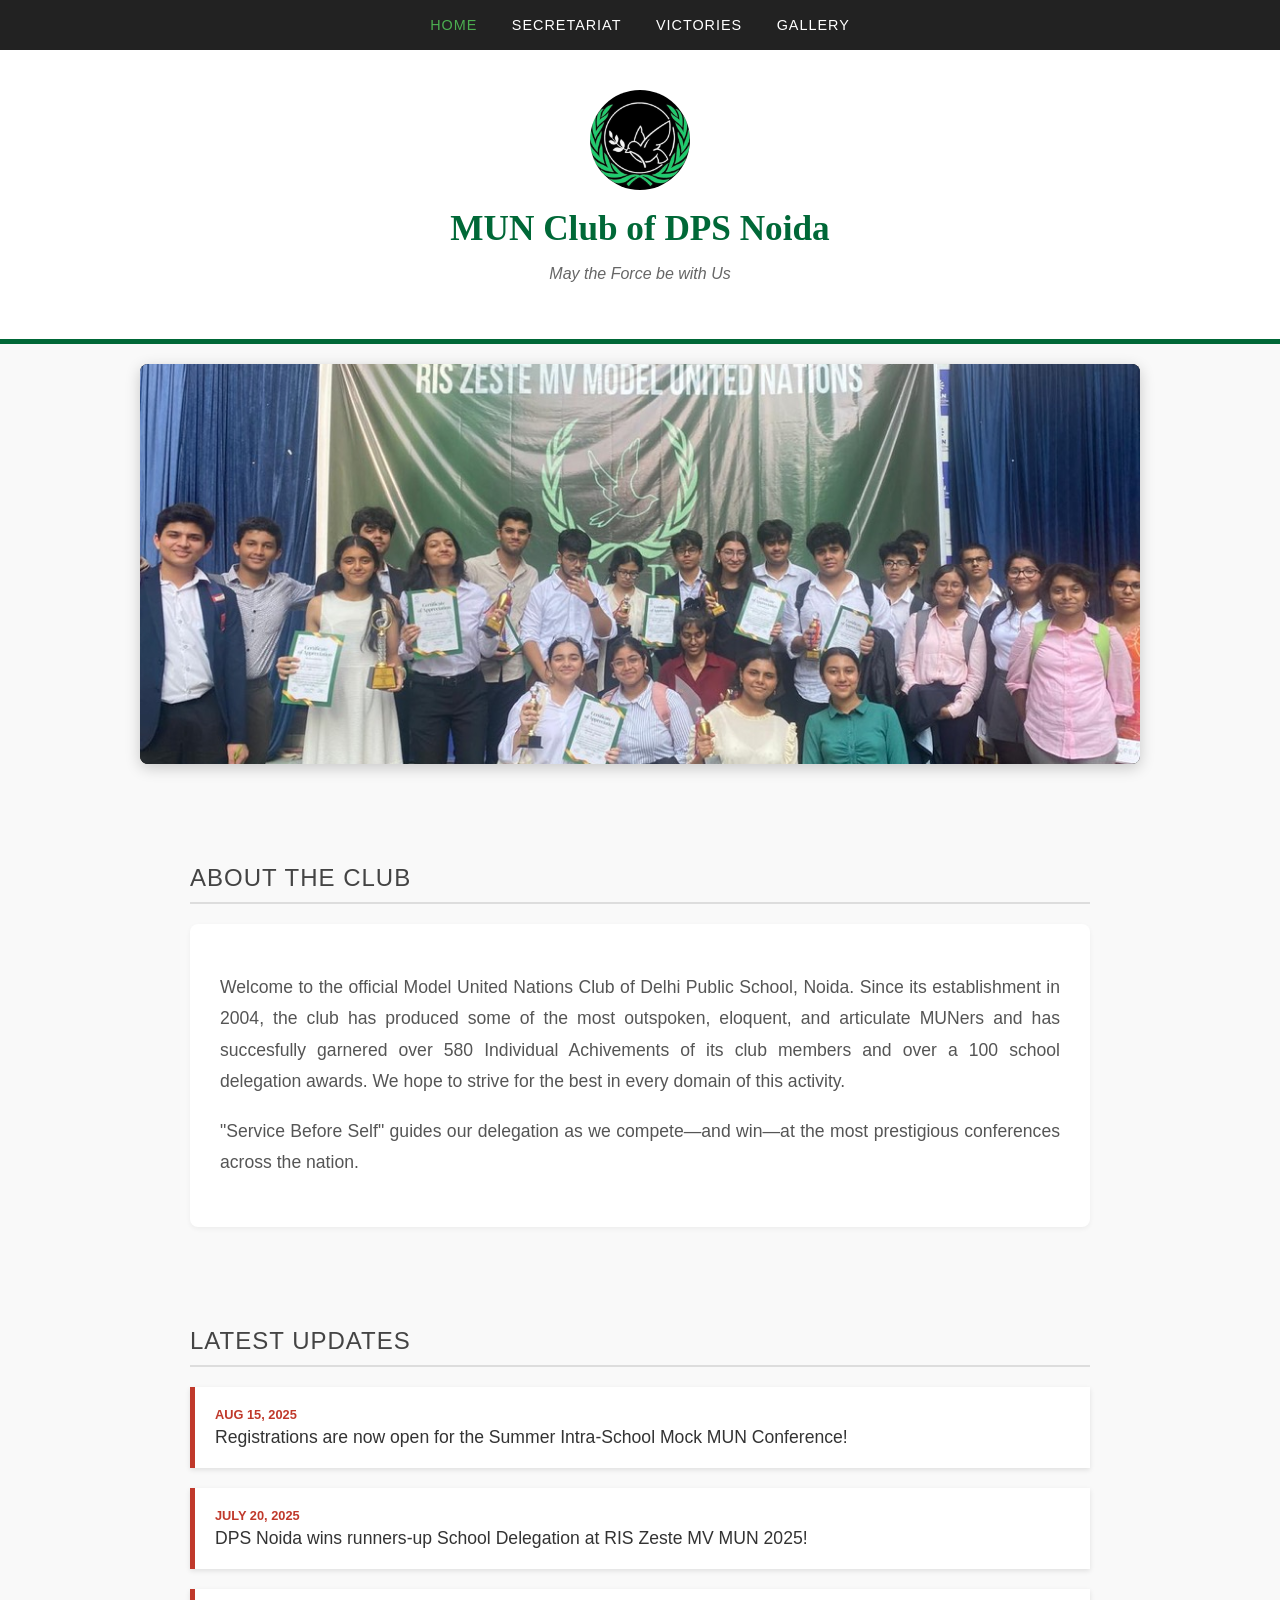
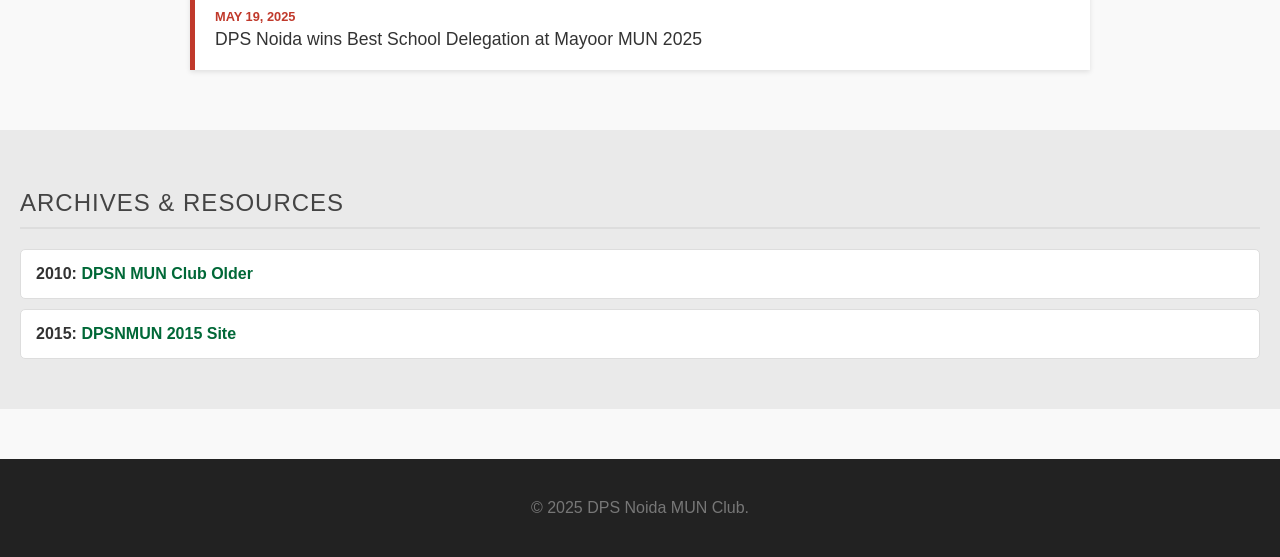
==== index.html @ 732407d9 "Update index.html" ====
<!DOCTYPE html>
<html lang="en">
<head>
    <meta charset="UTF-8">
    <meta name="viewport" content="width=device-width, initial-scale=1.0">
    <title>Home - DPS Noida MUN Club</title>
    <style>
        /* SHARED CSS */
        :root { --dps-green: #006837; --accent: #c0392b; --bg-light: #f9f9f9; }
        body { margin: 0; font-family: 'Segoe UI', sans-serif; background: var(--bg-light); color: #333; }
        nav { background: #222; padding: 1rem; text-align: center; }
        nav a { color: #fff; text-decoration: none; margin: 0 15px; font-size: 0.9rem; text-transform: uppercase; letter-spacing: 1px; }
        nav a:hover, nav a.active { color: #4CAF50; }
        
        header { background: #fff; padding: 40px 20px; text-align: center; border-bottom: 5px solid var(--dps-green); }
        .logo-placeholder { width: 100px; height: 100px; background: #eee; border-radius: 50%; display: inline-block; object-fit: cover; margin-bottom: 10px; }
        h1 { color: var(--dps-green); margin: 5px 0; font-family: 'Georgia', serif; font-size: 2.2rem; }
        
        section { padding: 40px 20px; max-width: 900px; margin: 0 auto; }
        h2 { color: #444; border-bottom: 2px solid #ddd; padding-bottom: 10px; margin-bottom: 20px; font-weight: 300; text-transform: uppercase; letter-spacing: 1px;}

        /* --- CAROUSEL STYLES (NEW) --- */
        .carousel-container {
            position: relative;
            max-width: 1000px;
            height: 400px; /* Adjust height as needed */
            margin: 20px auto 40px auto;
            overflow: hidden;
            border-radius: 8px;
            box-shadow: 0 4px 15px rgba(0,0,0,0.2);
            background: #000;
        }
        .carousel-slide {
            position: absolute;
            top: 0; left: 0; width: 100%; height: 100%;
            opacity: 0;
            transition: opacity 1s ease-in-out;
            object-fit: cover;
        }
        .carousel-slide.active { opacity: 1; }

        /* --- ABOUT SECTION STYLES (NEW) --- */
        .about-text {
            font-size: 1.1rem;
            line-height: 1.8;
            color: #555;
            text-align: justify;
            background: #fff;
            padding: 30px;
            border-radius: 8px;
            box-shadow: 0 2px 5px rgba(0,0,0,0.05);
        }

        /* NEWS BOX STYLE */
        .news-box { background: #fff; border-left: 5px solid var(--accent); padding: 20px; margin-bottom: 20px; text-align: left; box-shadow: 0 2px 5px rgba(0,0,0,0.1); }
        .news-date { color: var(--accent); font-weight: bold; font-size: 0.8rem; text-transform: uppercase; }
        .news-content { font-size: 1.1rem; margin-top: 5px; }

        /* ARCHIVE BUTTONS */
        .archive-card { background: #fff; padding: 15px; border-radius: 5px; margin-bottom: 10px; border: 1px solid #ddd; }
        .archive-link { color: var(--dps-green); text-decoration: none; font-weight: bold; }
        
        footer { text-align: center; padding: 40px; background: #222; color: #777; margin-top: 50px; }
    </style>
</head>
<body>
    <nav>
        <a href="index.html" class="active">Home</a>
        <a href="members.html">Secretariat</a>
        <a href="victories.html">Victories</a>
        <a href="gallery.html">Gallery</a>
    </nav>

    <header>
        <img src="MUN_Logo.jpeg" alt="DPS Logo" class="logo-placeholder">
        <h1>MUN Club of DPS Noida</h1>
        <p style="color: #666; font-style: italic;">May the Force be with Us</p>
    </header>

    <div class="carousel-container">
        <img src="ZESTE25_MUN.jpeg" class="carousel-slide active" alt="Slide 1">
        <img src="Mayoor_MUN.jpeg" class="carousel-slide" alt="Slide 2">
        <img src="IMG_1726.jpeg" class="carousel-slide" alt="Slide 3">
        <img src="PHOTO-2025-05-17-21-51-23.jpg" class="carousel-slide" alt="Slide 4">
        <img src="Novices23.jpg" class="carousel-slide" alt="Slide 5">
    </div>

    <section>
        <h2>About The Club</h2>
        <div class="about-text">
            <p>
                Welcome to the official Model United Nations Club of Delhi Public School, Noida. 
                Since its establishment in 2004, the club has produced some of the most outspoken, eloquent,
                and articulate MUNers and has succesfully garnered over 580 Individual Achivements of its club
                members and over a 100 school delegation awards. We hope to strive for the best in every domain of 
                this activity.
            </p>
            <p style="margin-top: 15px;">
                "Service Before Self" guides our delegation as we compete—and win—at the most prestigious 
                conferences across the nation.
            </p>
        </div>
    </section>

    <section>
        <h2>Latest Updates</h2>
        <div id="news-root"></div>
    </section>

    <section style="background: #eaeaea; max-width: 100%;">
        <h2>Archives & Resources</h2>
        <div id="archives-root"></div>
    </section>

    <footer>&copy; 2025 DPS Noida MUN Club.</footer>

    <script>
        // --- CAROUSEL LOGIC ---
        const slides = document.querySelectorAll('.carousel-slide');
        let currentSlide = 0;

        function rotateSlide() {
            // Remove active class from current
            slides[currentSlide].classList.remove('active');
            // Move to next slide (loop back to 0 if at end)
            currentSlide = (currentSlide + 1) % slides.length;
            // Add active class to new slide
            slides[currentSlide].classList.add('active');
        }
        // Change slide every 3000ms (3 seconds)
        setInterval(rotateSlide, 3000);


        // --- DATABASE LOGIC (News & Archives) ---
        const newsDatabase = [
            { date: "Aug 15, 2025", text: "Registrations are now open for the Summer Intra-School Mock MUN Conference!" },
            { date: "July 20, 2025", text: "DPS Noida wins runners-up School Delegation at RIS Zeste MV MUN 2025!" },
            { date: "May 19, 2025", text: "DPS Noida wins Best School Delegation at Mayoor MUN 2025" }
        ];

        const archivesDatabase = [
            { year: "2010", title: "DPSN MUN Club Older", url: "https://dpsnmun.weebly.com/members.html" },
            { year: "2015", title: "DPSNMUN 2015 Site", url: "https://mrigankswork.github.io/dpsnmun.github.io/details.html" }
        ];

        // RENDER
        const newsRoot = document.getElementById('news-root');
        newsDatabase.forEach(item => {
            newsRoot.innerHTML += `<div class="news-box"><div class="news-date">${item.date}</div><div class="news-content">${item.text}</div></div>`;
        });
        const archivesRoot = document.getElementById('archives-root');
        archivesDatabase.forEach(item => {
            archivesRoot.innerHTML += `<div class="archive-card"><strong>${item.year}:</strong> <a href="${item.url}" class="archive-link">${item.title}</a></div>`;
        });
    </script>
</body>
</html>
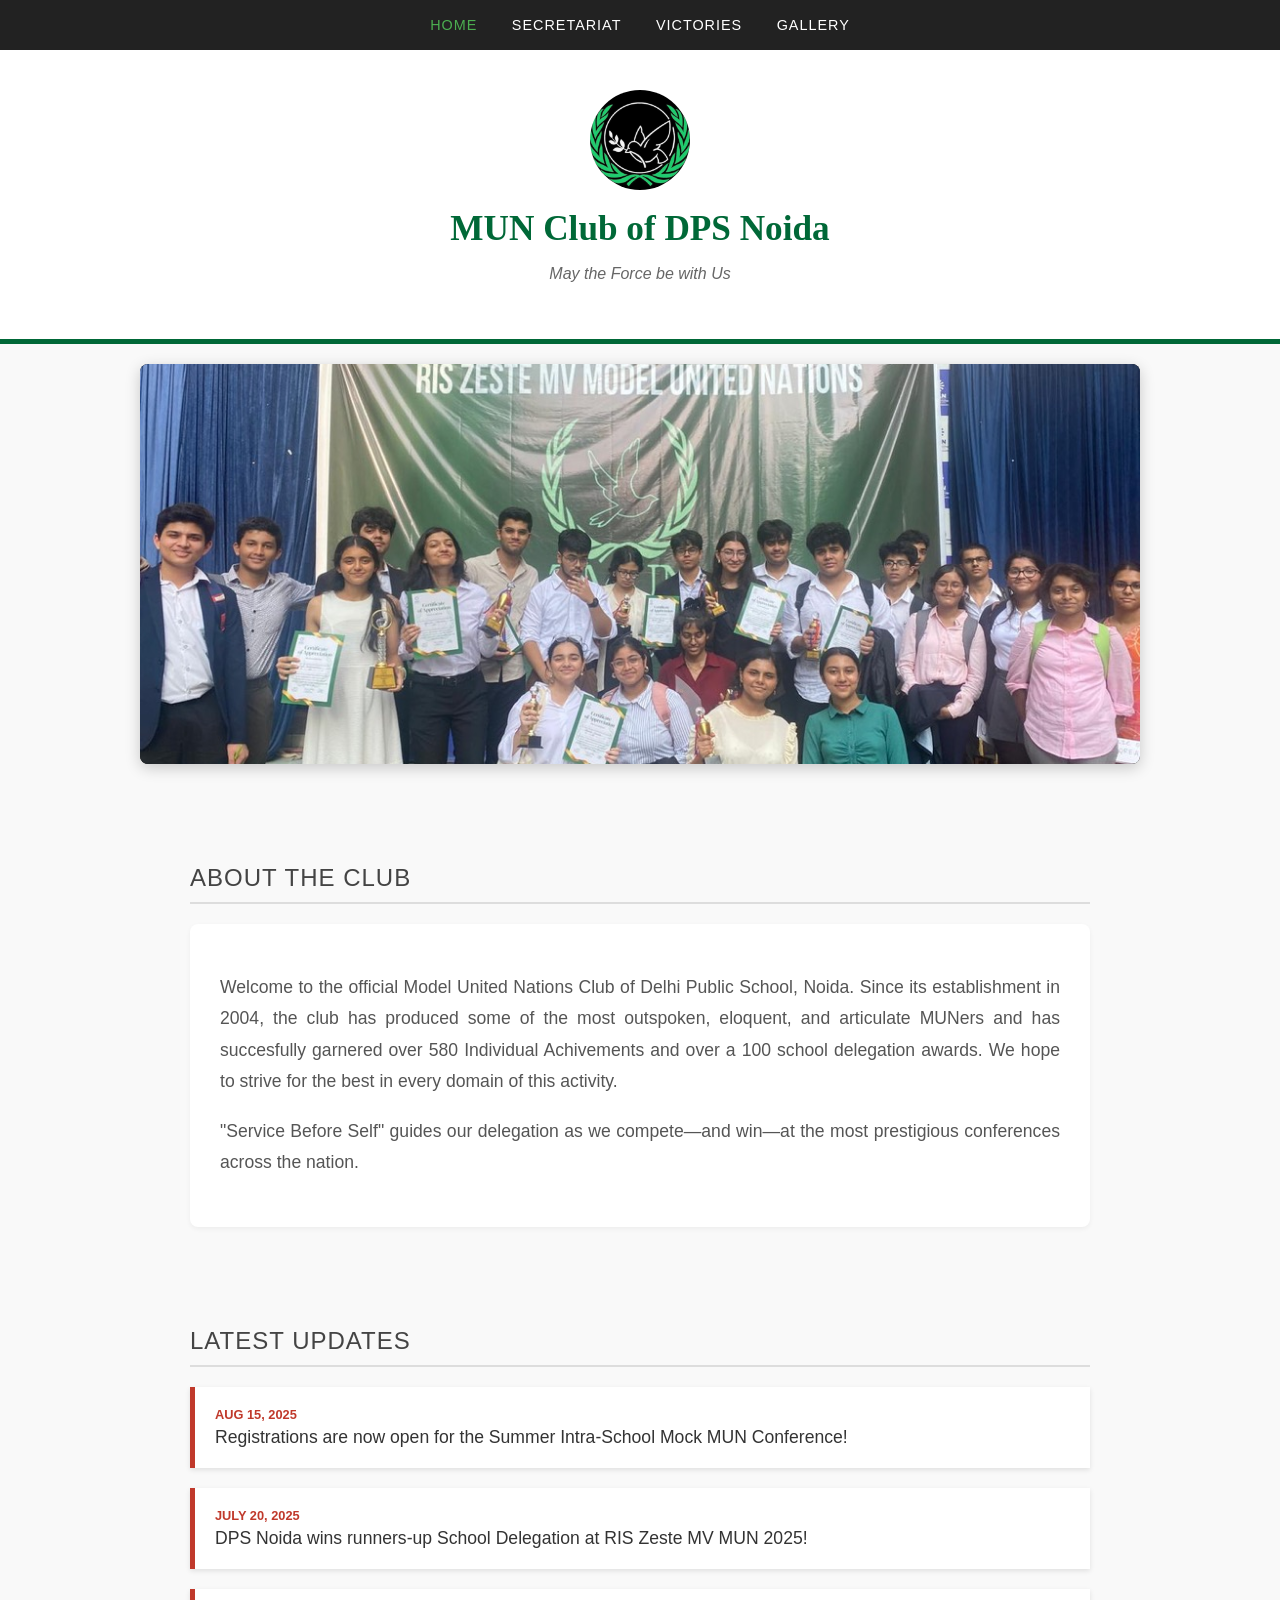
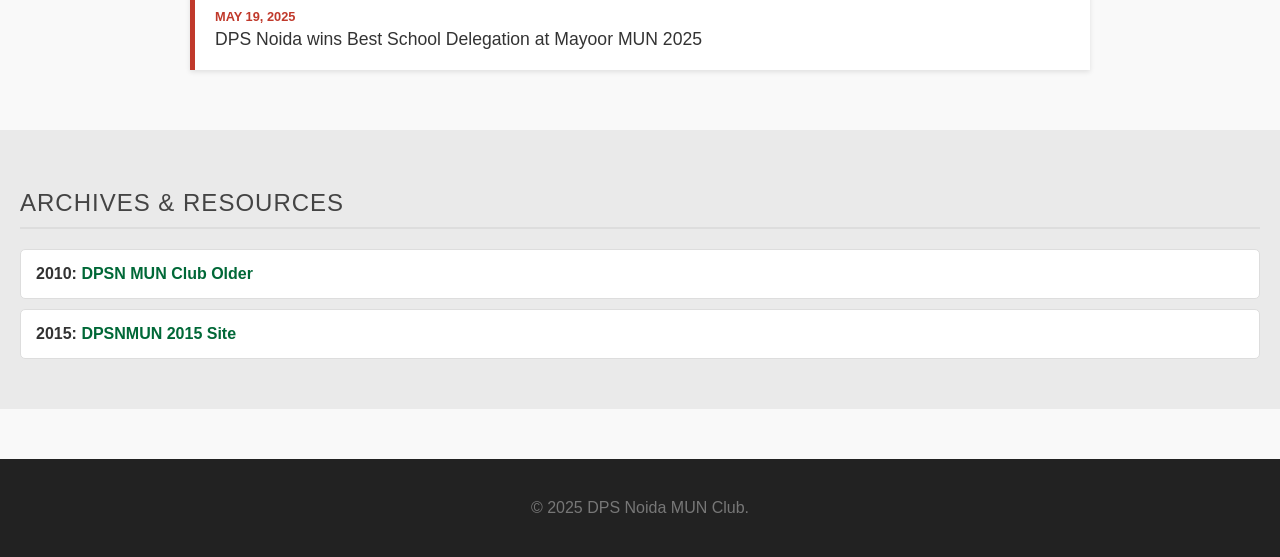
==== commit 839137f2: "Update index.html" ====
--- a/index.html
+++ b/index.html
@@ -91,8 +91,8 @@
             <p>
                 Welcome to the official Model United Nations Club of Delhi Public School, Noida. 
                 Since its establishment in 2004, the club has produced some of the most outspoken, eloquent,
-                and articulate MUNers and has succesfully garnered over 580 Individual Achivements of its club
-                members and over a 100 school delegation awards. We hope to strive for the best in every domain of 
+                and articulate MUNers and has succesfully garnered over 580 Individual Achivements and over
+                a 100 school delegation awards. We hope to strive for the best in every domain of 
                 this activity.
             </p>
             <p style="margin-top: 15px;">
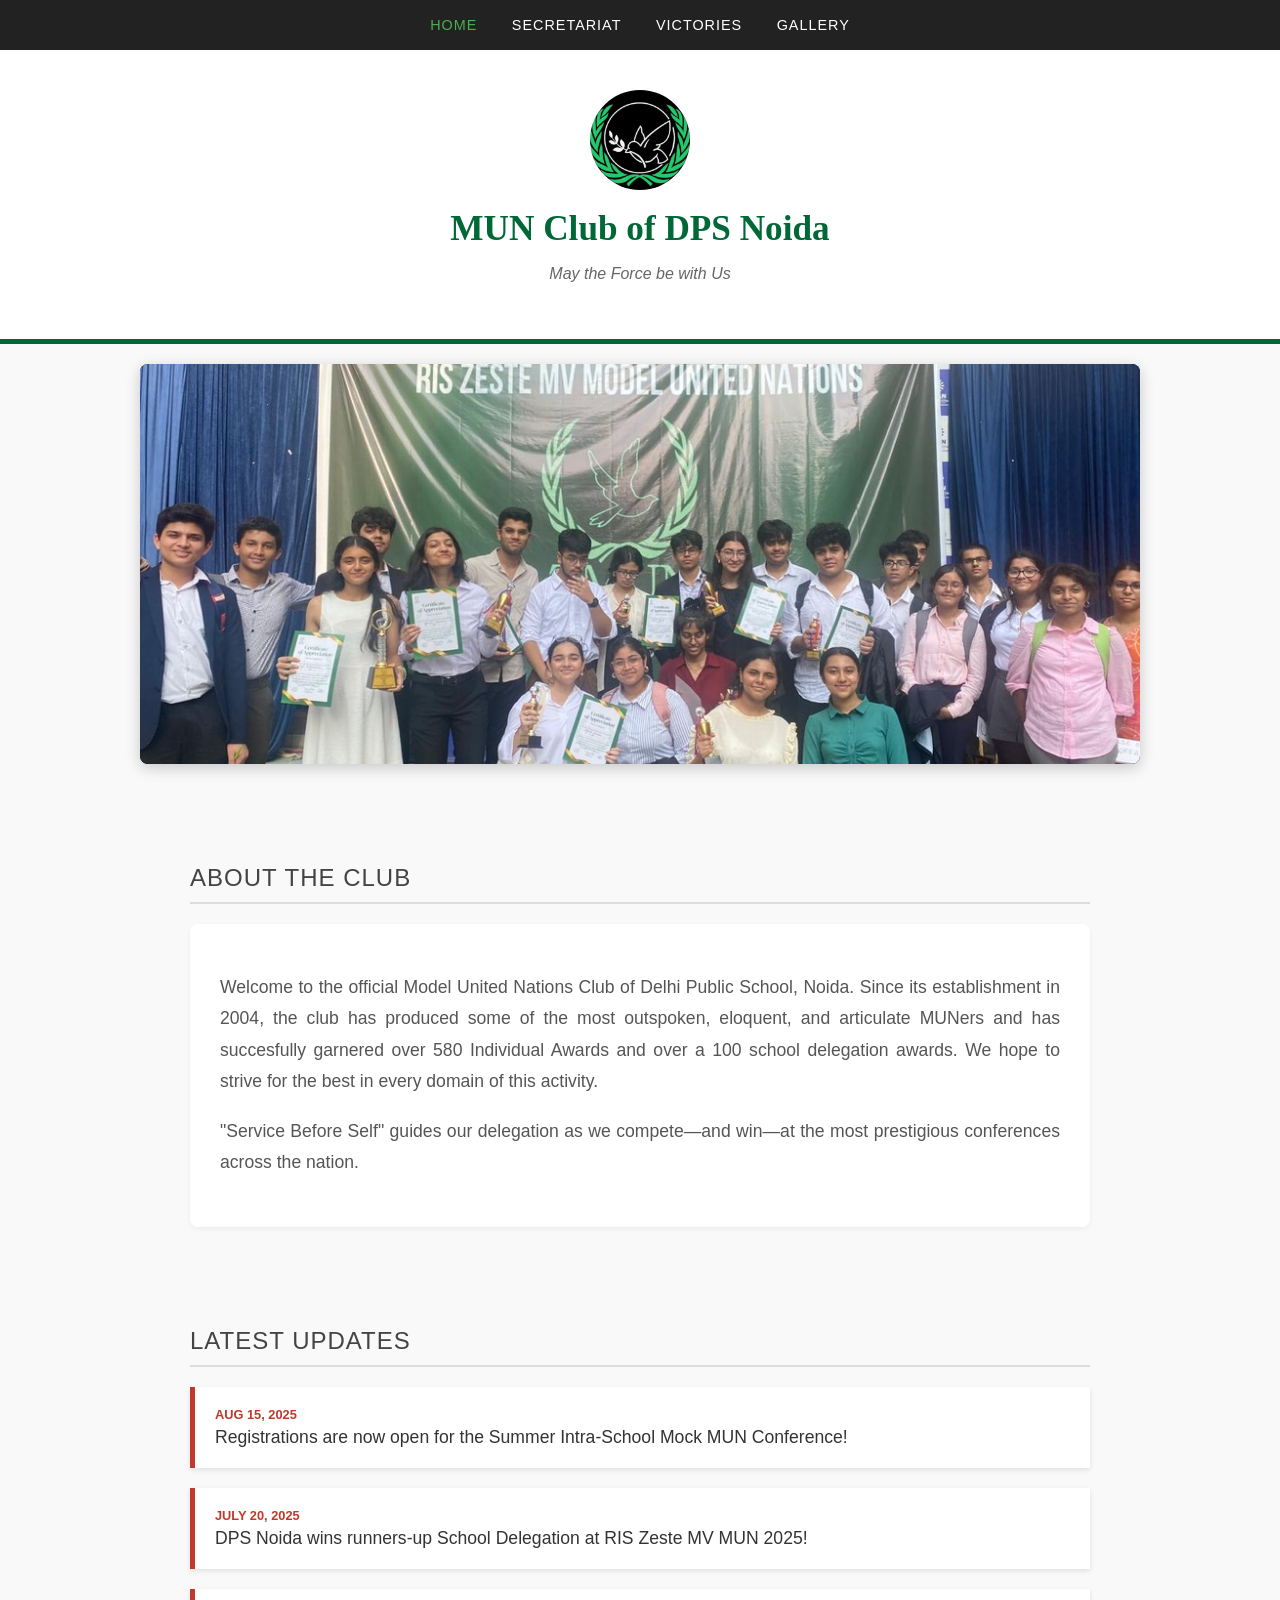
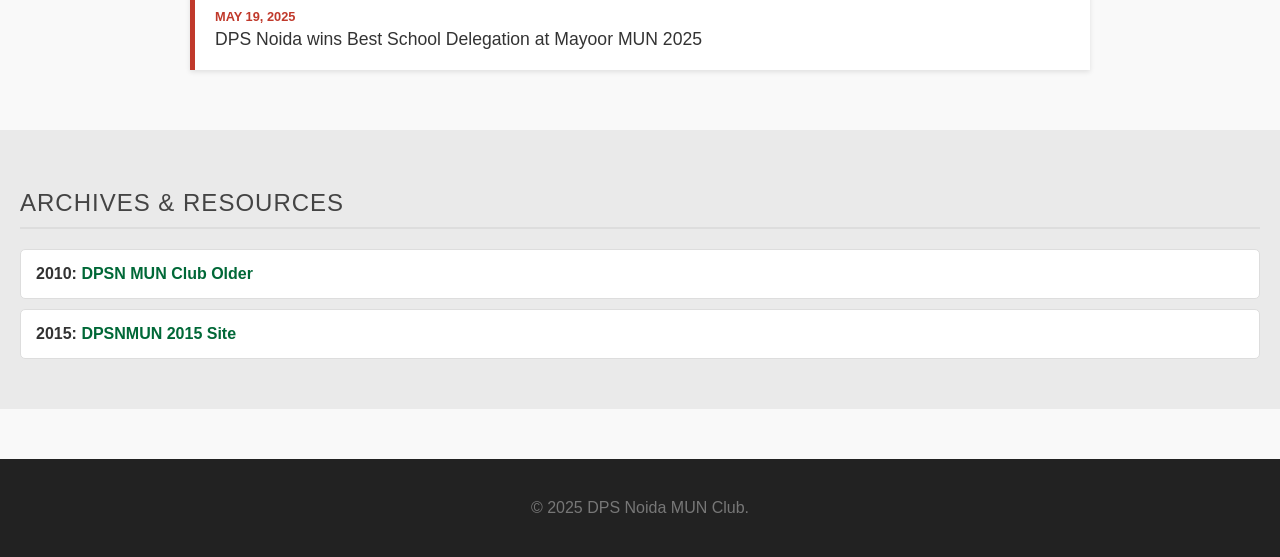
==== commit 8e59a672: "Update index.html" ====
--- a/index.html
+++ b/index.html
@@ -91,7 +91,7 @@
             <p>
                 Welcome to the official Model United Nations Club of Delhi Public School, Noida. 
                 Since its establishment in 2004, the club has produced some of the most outspoken, eloquent,
-                and articulate MUNers and has succesfully garnered over 580 Individual Achivements and over
+                and articulate MUNers and has succesfully garnered over 580 Individual Awards and over
                 a 100 school delegation awards. We hope to strive for the best in every domain of 
                 this activity.
             </p>
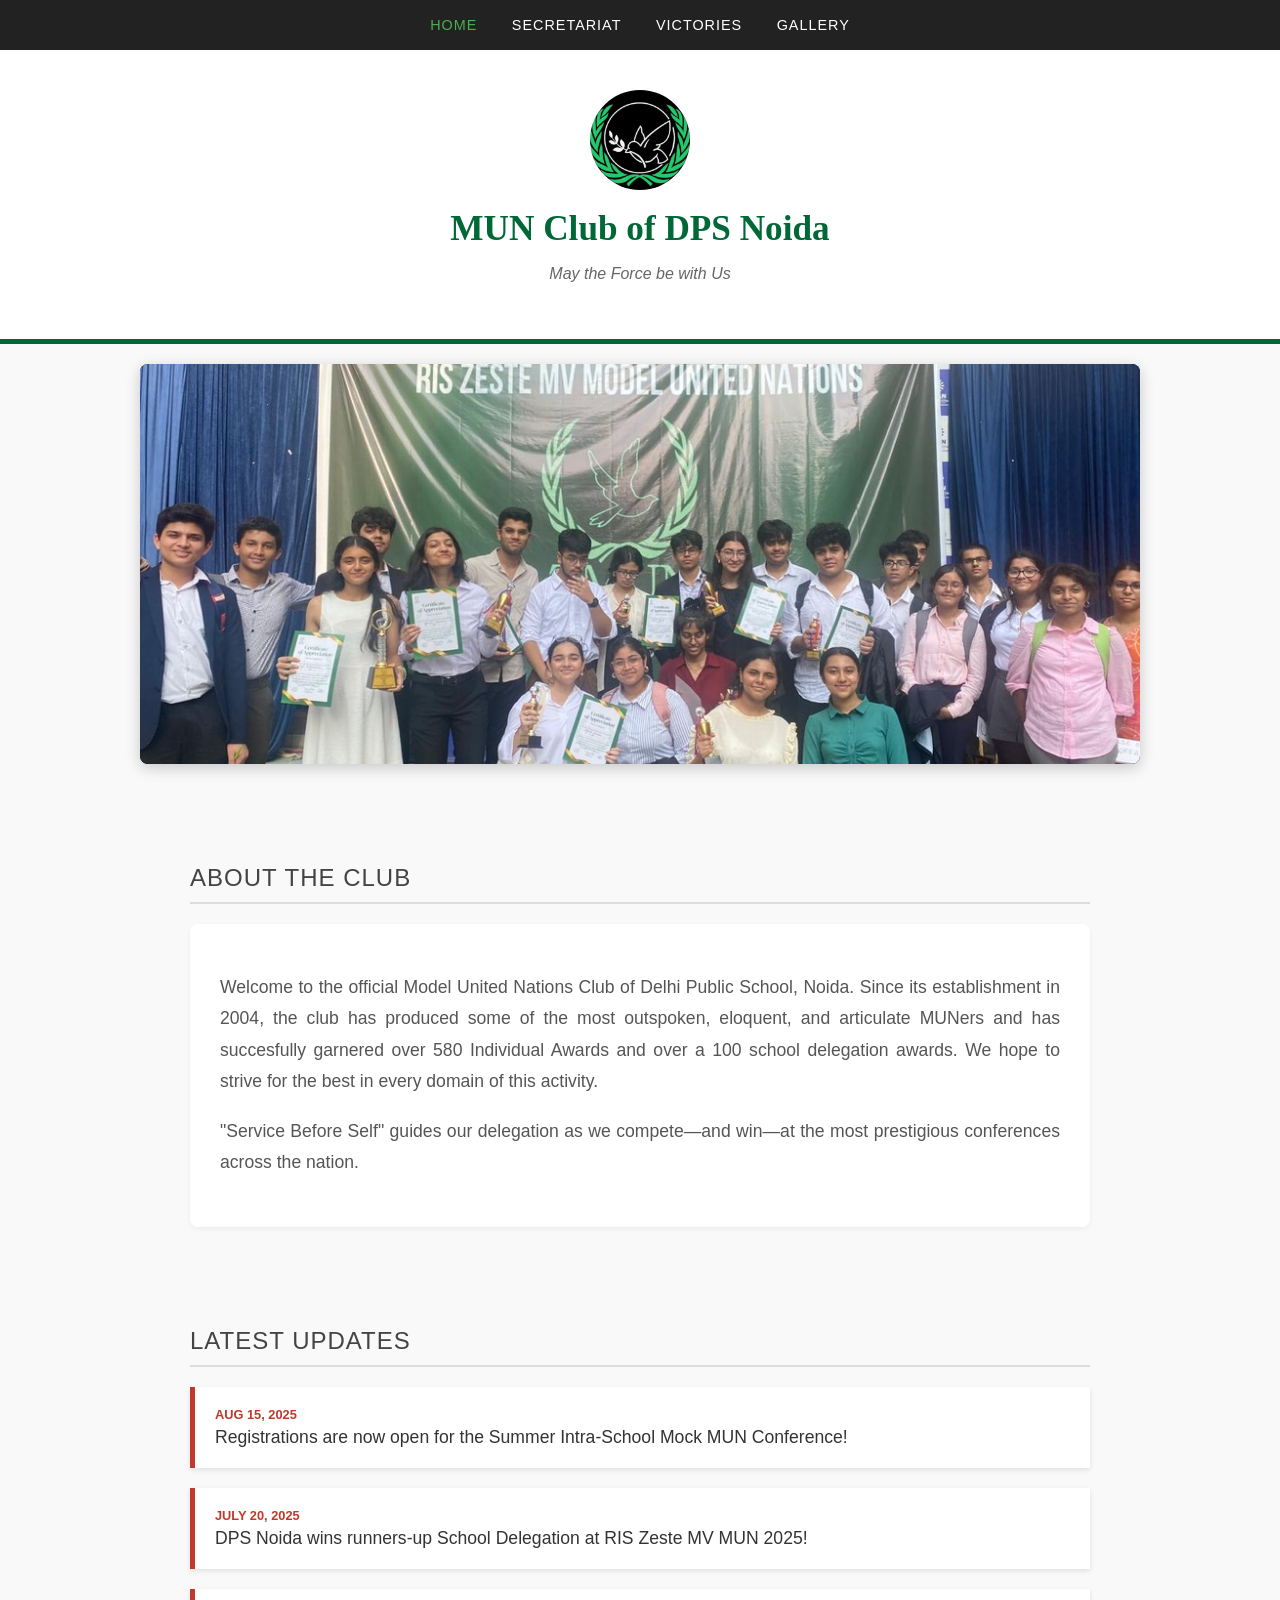
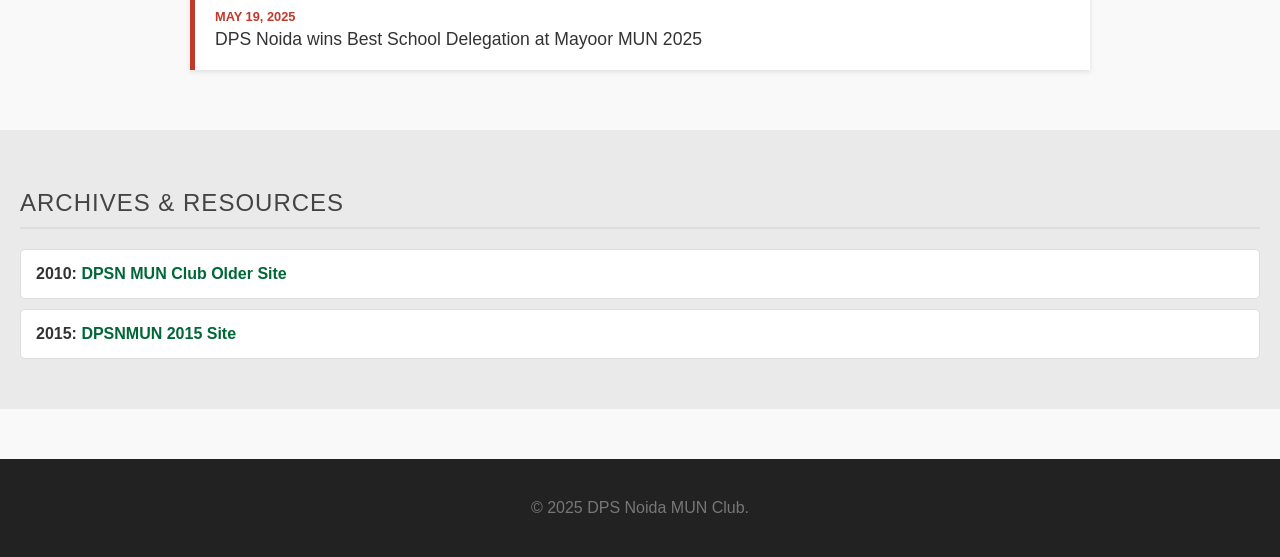
==== commit 15de6687: "Update index.html" ====
--- a/index.html
+++ b/index.html
@@ -83,6 +83,8 @@
         <img src="IMG_1726.jpeg" class="carousel-slide" alt="Slide 3">
         <img src="PHOTO-2025-05-17-21-51-23.jpg" class="carousel-slide" alt="Slide 4">
         <img src="Novices23.jpg" class="carousel-slide" alt="Slide 5">
+        <img src="Columban23.jpg" class="carousel-slide" alt="Slide 6">
+        <img src="Columban24.jpeg" class="carousel-slide" alt="Slide 7">
     </div>
 
     <section>
@@ -139,7 +141,7 @@
         ];
 
         const archivesDatabase = [
-            { year: "2010", title: "DPSN MUN Club Older", url: "https://dpsnmun.weebly.com/members.html" },
+            { year: "2010", title: "DPSN MUN Club Older Site", url: "https://dpsnmun.weebly.com/members.html" },
             { year: "2015", title: "DPSNMUN 2015 Site", url: "https://mrigankswork.github.io/dpsnmun.github.io/details.html" }
         ];
 
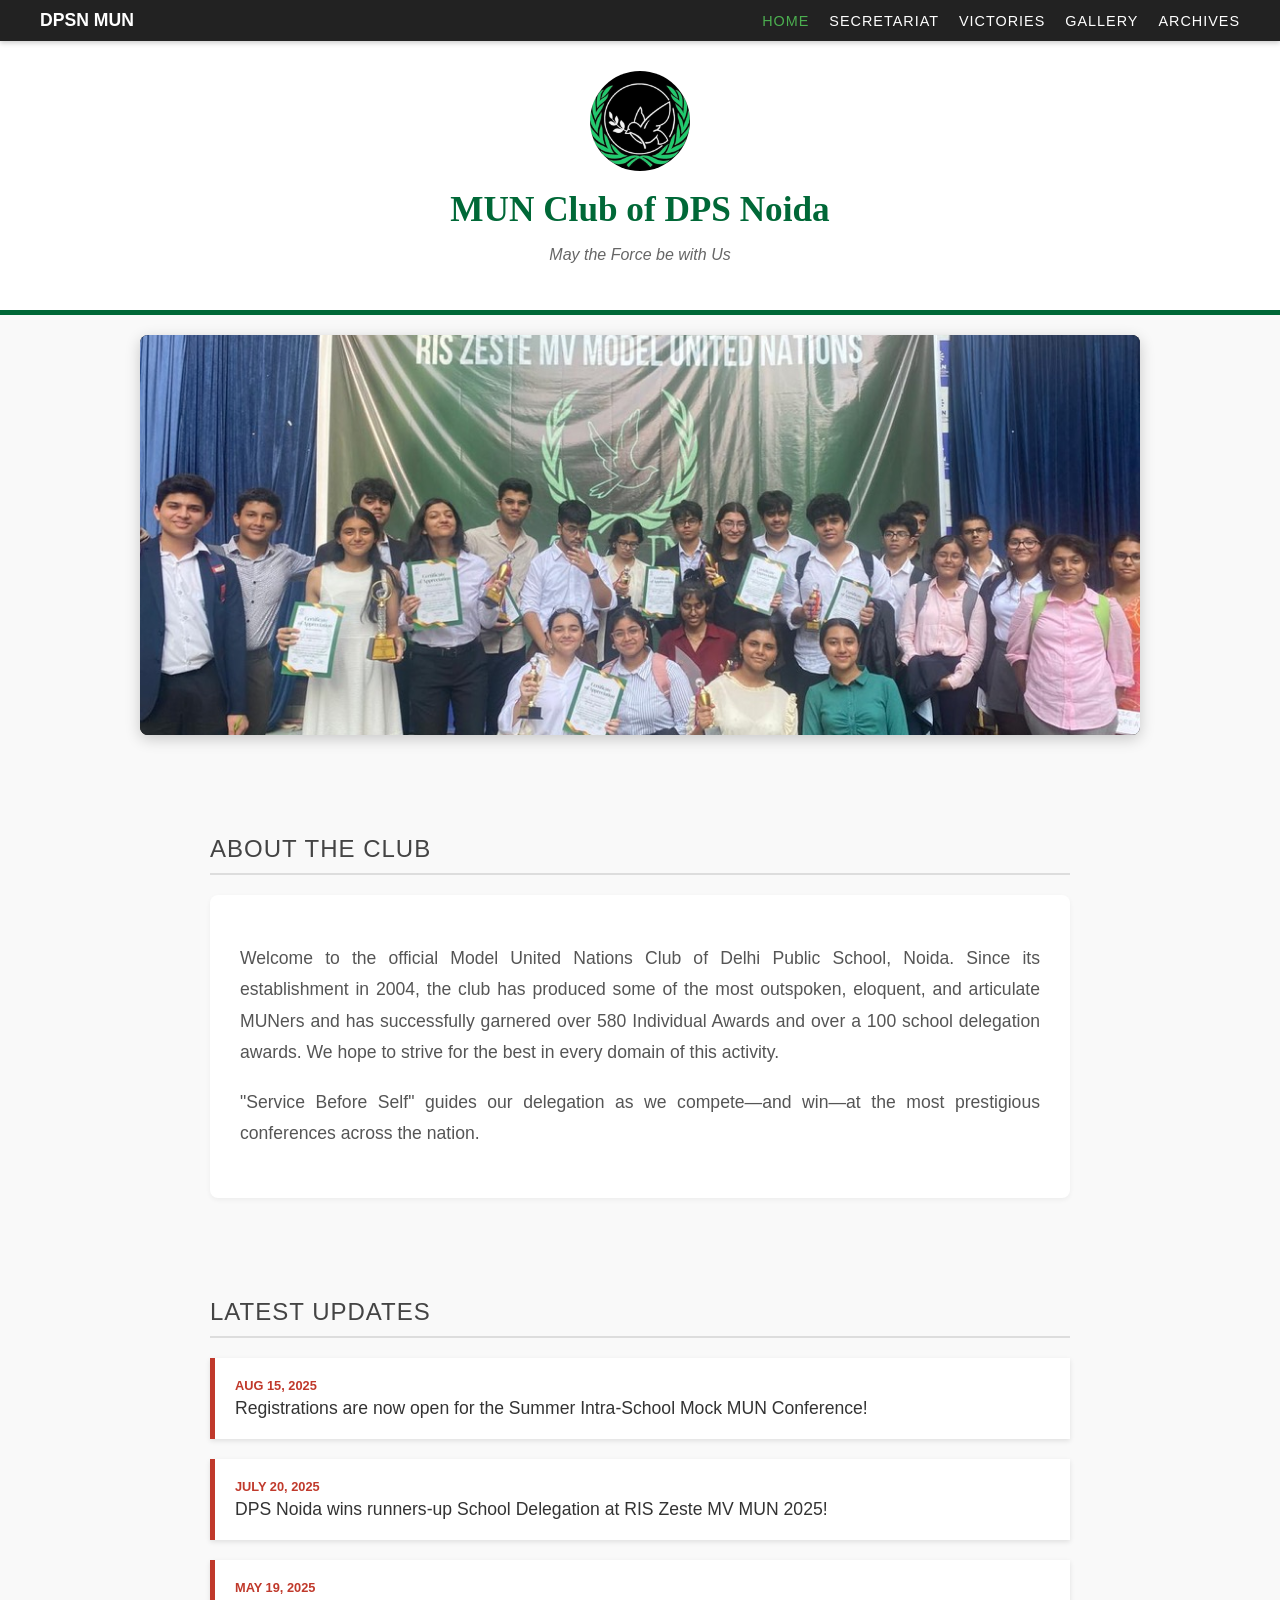
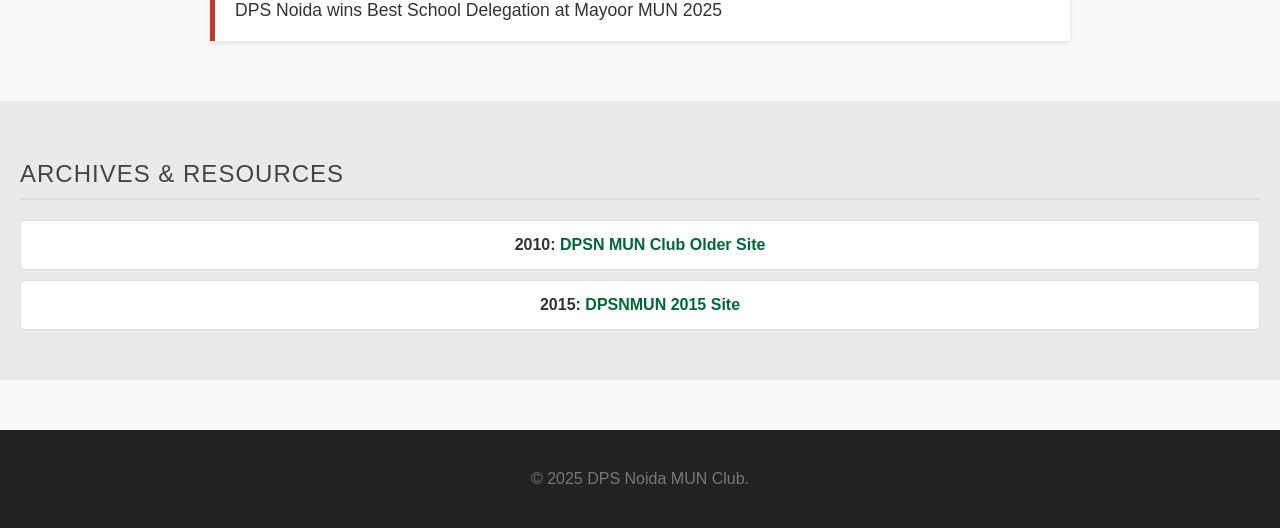
==== commit 4ae95d4a: "Update index.html" ====
--- a/index.html
+++ b/index.html
@@ -5,70 +5,87 @@
     <meta name="viewport" content="width=device-width, initial-scale=1.0">
     <title>Home - DPS Noida MUN Club</title>
     <style>
-        /* SHARED CSS */
-        :root { --dps-green: #006837; --accent: #c0392b; --bg-light: #f9f9f9; }
+        /* --- CSS VARIABLES --- */
+        :root { --dps-green: #006837; --accent: #c0392b; --bg-light: #f9f9f9; --dark: #222; }
         body { margin: 0; font-family: 'Segoe UI', sans-serif; background: var(--bg-light); color: #333; }
-        nav { background: #222; padding: 1rem; text-align: center; }
-        nav a { color: #fff; text-decoration: none; margin: 0 15px; font-size: 0.9rem; text-transform: uppercase; letter-spacing: 1px; }
-        nav a:hover, nav a.active { color: #4CAF50; }
+        * { box-sizing: border-box; }
+
+        /* --- NAVIGATION (HAMBURGER STYLE) --- */
+        nav { background: var(--dark); padding: 10px 20px; position: sticky; top: 0; z-index: 1000; box-shadow: 0 2px 5px rgba(0,0,0,0.2); }
         
-        header { background: #fff; padding: 40px 20px; text-align: center; border-bottom: 5px solid var(--dps-green); }
+        .nav-container { display: flex; justify-content: space-between; align-items: center; max-width: 1200px; margin: 0 auto; }
+        .nav-logo { color: #fff; font-weight: bold; text-decoration: none; font-size: 1.1rem; }
+        
+        /* The Links List */
+        .nav-links { list-style: none; padding: 0; margin: 0; display: flex; }
+        .nav-links li { margin-left: 20px; }
+        .nav-links a { color: #fff; text-decoration: none; font-size: 0.9rem; text-transform: uppercase; letter-spacing: 1px; transition: 0.3s; }
+        .nav-links a:hover, .nav-links a.active { color: #4CAF50; }
+
+        /* The Hamburger Icon (Hidden on Desktop) */
+        .menu-toggle { display: none; color: #fff; font-size: 1.5rem; cursor: pointer; }
+
+        /* --- HEADER & SECTIONS --- */
+        header { background: #fff; padding: 30px 15px; text-align: center; border-bottom: 5px solid var(--dps-green); }
         .logo-placeholder { width: 100px; height: 100px; background: #eee; border-radius: 50%; display: inline-block; object-fit: cover; margin-bottom: 10px; }
         h1 { color: var(--dps-green); margin: 5px 0; font-family: 'Georgia', serif; font-size: 2.2rem; }
+        p.subtitle { color: #666; font-style: italic; margin-top: 5px; }
         
         section { padding: 40px 20px; max-width: 900px; margin: 0 auto; }
         h2 { color: #444; border-bottom: 2px solid #ddd; padding-bottom: 10px; margin-bottom: 20px; font-weight: 300; text-transform: uppercase; letter-spacing: 1px;}
 
-        /* --- CAROUSEL STYLES (NEW) --- */
+        /* --- CAROUSEL --- */
         .carousel-container {
-            position: relative;
-            max-width: 1000px;
-            height: 400px; /* Adjust height as needed */
-            margin: 20px auto 40px auto;
-            overflow: hidden;
-            border-radius: 8px;
-            box-shadow: 0 4px 15px rgba(0,0,0,0.2);
-            background: #000;
+            position: relative; max-width: 1000px; height: 400px; 
+            margin: 20px auto 40px auto; overflow: hidden; border-radius: 8px; box-shadow: 0 4px 15px rgba(0,0,0,0.2); background: #000;
         }
         .carousel-slide {
-            position: absolute;
-            top: 0; left: 0; width: 100%; height: 100%;
-            opacity: 0;
-            transition: opacity 1s ease-in-out;
-            object-fit: cover;
+            position: absolute; top: 0; left: 0; width: 100%; height: 100%;
+            opacity: 0; transition: opacity 1s ease-in-out; object-fit: cover;
         }
         .carousel-slide.active { opacity: 1; }
 
-        /* --- ABOUT SECTION STYLES (NEW) --- */
-        .about-text {
-            font-size: 1.1rem;
-            line-height: 1.8;
-            color: #555;
-            text-align: justify;
-            background: #fff;
-            padding: 30px;
-            border-radius: 8px;
-            box-shadow: 0 2px 5px rgba(0,0,0,0.05);
-        }
-
-        /* NEWS BOX STYLE */
+        /* --- CONTENT STYLES --- */
+        .about-text { font-size: 1.1rem; line-height: 1.8; color: #555; text-align: justify; background: #fff; padding: 30px; border-radius: 8px; box-shadow: 0 2px 5px rgba(0,0,0,0.05); }
         .news-box { background: #fff; border-left: 5px solid var(--accent); padding: 20px; margin-bottom: 20px; text-align: left; box-shadow: 0 2px 5px rgba(0,0,0,0.1); }
         .news-date { color: var(--accent); font-weight: bold; font-size: 0.8rem; text-transform: uppercase; }
         .news-content { font-size: 1.1rem; margin-top: 5px; }
-
-        /* ARCHIVE BUTTONS */
-        .archive-card { background: #fff; padding: 15px; border-radius: 5px; margin-bottom: 10px; border: 1px solid #ddd; }
+        .archive-card { background: #fff; padding: 15px; border-radius: 5px; margin-bottom: 10px; border: 1px solid #ddd; text-align: center; }
         .archive-link { color: var(--dps-green); text-decoration: none; font-weight: bold; }
         
         footer { text-align: center; padding: 40px; background: #222; color: #777; margin-top: 50px; }
+
+        /* --- MOBILE OPTIMIZATION --- */
+        @media (max-width: 768px) {
+            header { padding: 20px 10px; }
+            .logo-placeholder { width: 70px; height: 70px; }
+            h1 { font-size: 1.6rem; }
+            .menu-toggle { display: block; }
+            .nav-links { 
+                display: none; flex-direction: column; width: 100%; 
+                position: absolute; top: 50px; left: 0; background: #333; 
+                text-align: center; padding: 20px 0;
+            }
+            .nav-links.active { display: flex; }
+            .nav-links li { margin: 15px 0; }
+            .carousel-container { height: 250px; }
+        }
     </style>
 </head>
 <body>
+
     <nav>
-        <a href="index.html" class="active">Home</a>
-        <a href="members.html">Secretariat</a>
-        <a href="victories.html">Victories</a>
-        <a href="gallery.html">Gallery</a>
+        <div class="nav-container">
+            <div class="nav-logo">DPSN MUN</div>
+            <div class="menu-toggle" onclick="toggleMenu()">&#9776;</div>
+            <ul class="nav-links" id="navLinks">
+                <li><a href="index.html" class="active">Home</a></li>
+                <li><a href="members.html">Secretariat</a></li>
+                <li><a href="victories.html">Victories</a></li>
+                <li><a href="gallery.html">Gallery</a></li>
+                <li><a href="gallery.html">Archives</a></li>
+            </ul>
+        </div>
     </nav>
 
     <header>
@@ -84,7 +101,8 @@
         <img src="PHOTO-2025-05-17-21-51-23.jpg" class="carousel-slide" alt="Slide 4">
         <img src="Novices23.jpg" class="carousel-slide" alt="Slide 5">
         <img src="Columban23.jpg" class="carousel-slide" alt="Slide 6">
-        <img src="Columban24.jpeg" class="carousel-slide" alt="Slide 7">
+        <img src="PHOTO-2024-08-12-20-12-38.jpg" class="carousel-slide" alt="Slide 7">
+        <img src="IMG_4637.JPEG" class="carousel-slide" alt="Slide 8">
     </div>
 
     <section>
@@ -93,7 +111,7 @@
             <p>
                 Welcome to the official Model United Nations Club of Delhi Public School, Noida. 
                 Since its establishment in 2004, the club has produced some of the most outspoken, eloquent,
-                and articulate MUNers and has succesfully garnered over 580 Individual Awards and over
+                and articulate MUNers and has successfully garnered over 580 Individual Awards and over
                 a 100 school delegation awards. We hope to strive for the best in every domain of 
                 this activity.
             </p>
@@ -117,23 +135,23 @@
     <footer>&copy; 2025 DPS Noida MUN Club.</footer>
 
     <script>
+        // --- MOBILE MENU LOGIC ---
+        function toggleMenu() {
+            const links = document.getElementById('navLinks');
+            links.classList.toggle('active');
+        }
+
         // --- CAROUSEL LOGIC ---
         const slides = document.querySelectorAll('.carousel-slide');
         let currentSlide = 0;
-
         function rotateSlide() {
-            // Remove active class from current
             slides[currentSlide].classList.remove('active');
-            // Move to next slide (loop back to 0 if at end)
             currentSlide = (currentSlide + 1) % slides.length;
-            // Add active class to new slide
             slides[currentSlide].classList.add('active');
         }
-        // Change slide every 3000ms (3 seconds)
         setInterval(rotateSlide, 3000);
 
-
-        // --- DATABASE LOGIC (News & Archives) ---
+        // --- DATABASE LOGIC ---
         const newsDatabase = [
             { date: "Aug 15, 2025", text: "Registrations are now open for the Summer Intra-School Mock MUN Conference!" },
             { date: "July 20, 2025", text: "DPS Noida wins runners-up School Delegation at RIS Zeste MV MUN 2025!" },
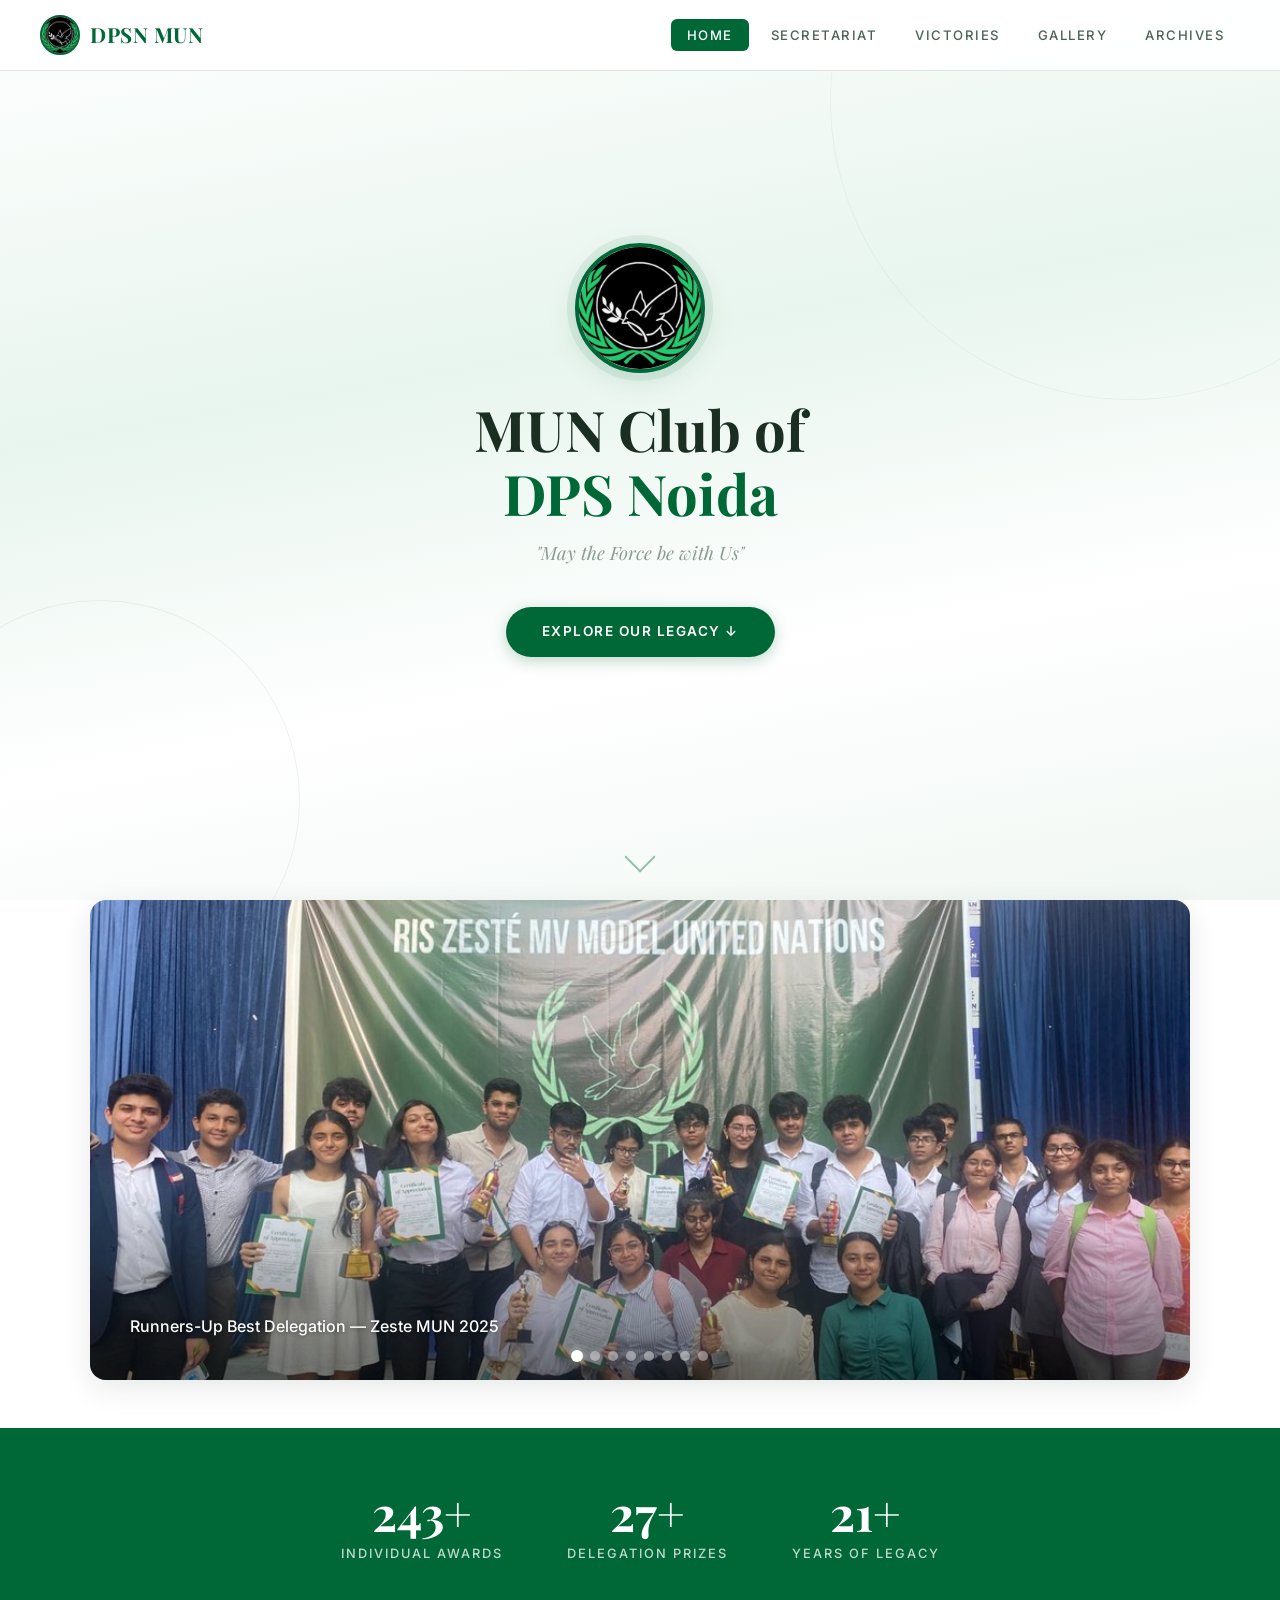
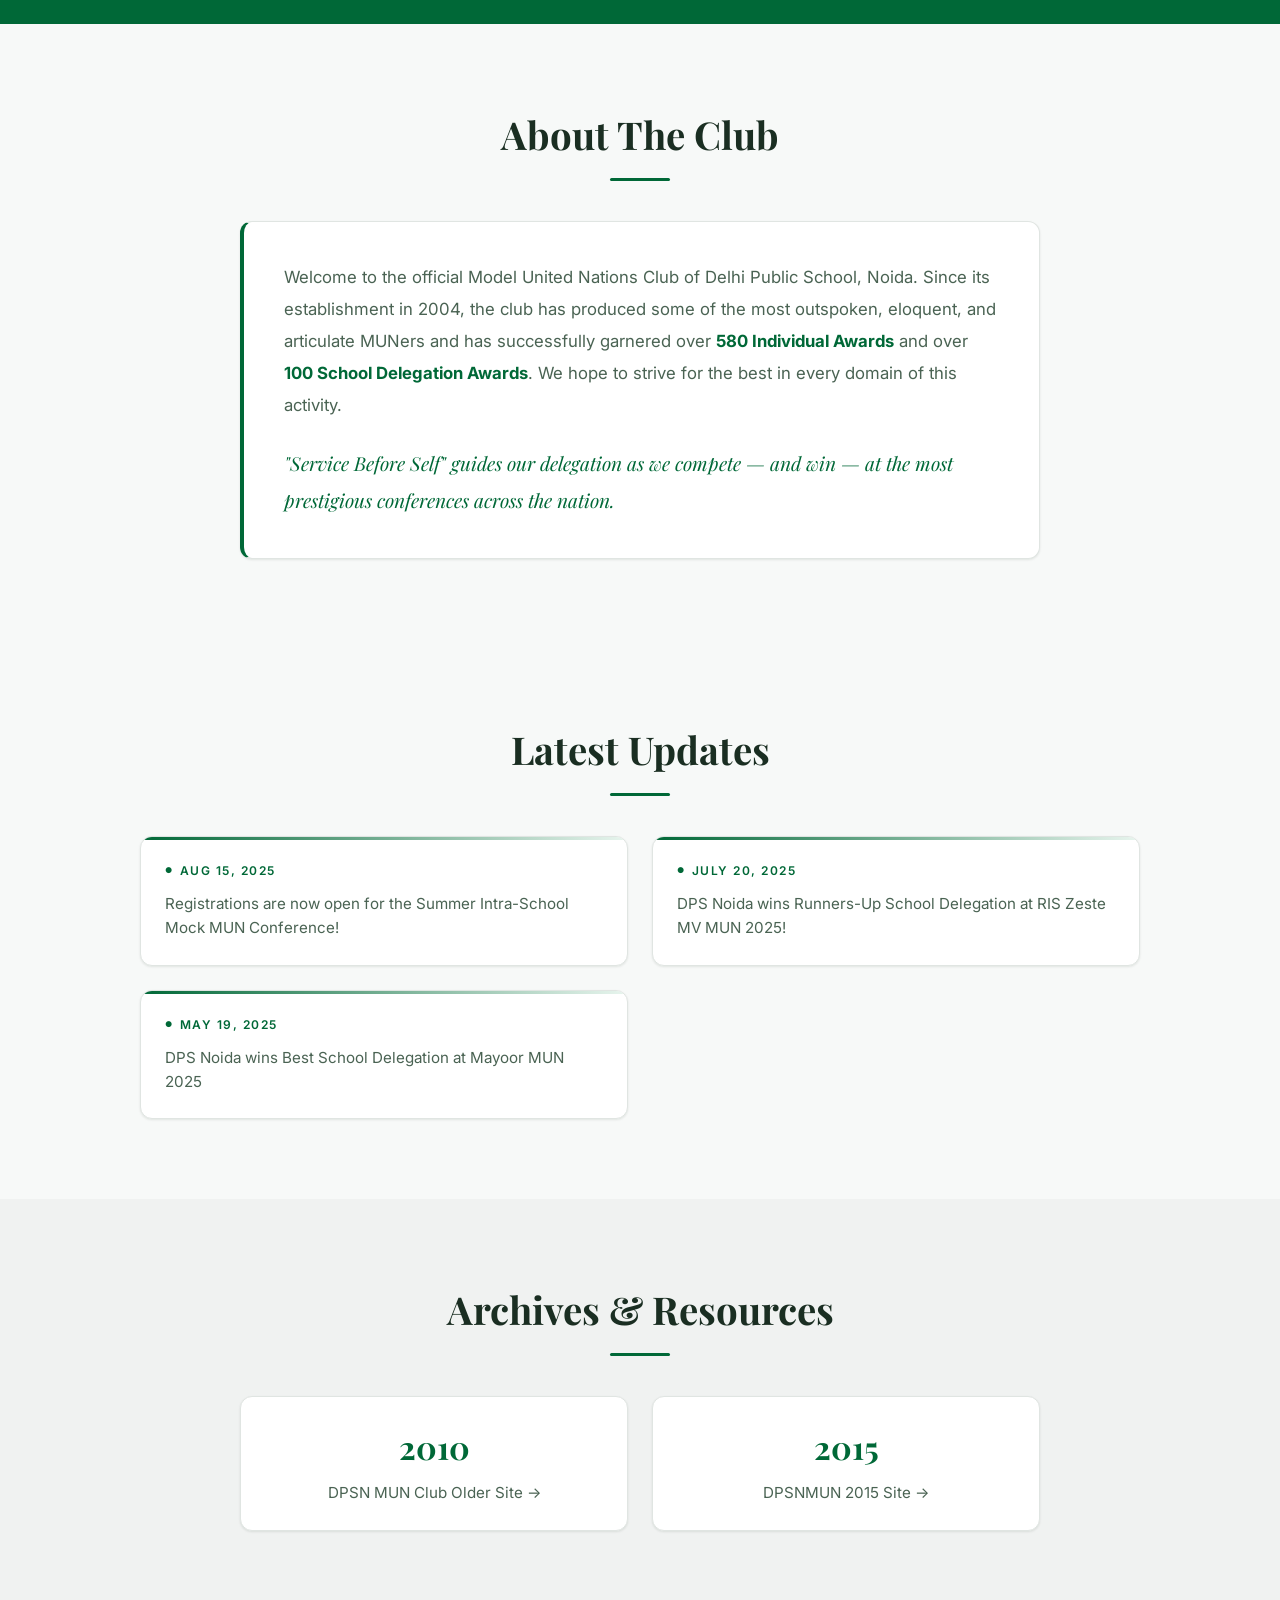
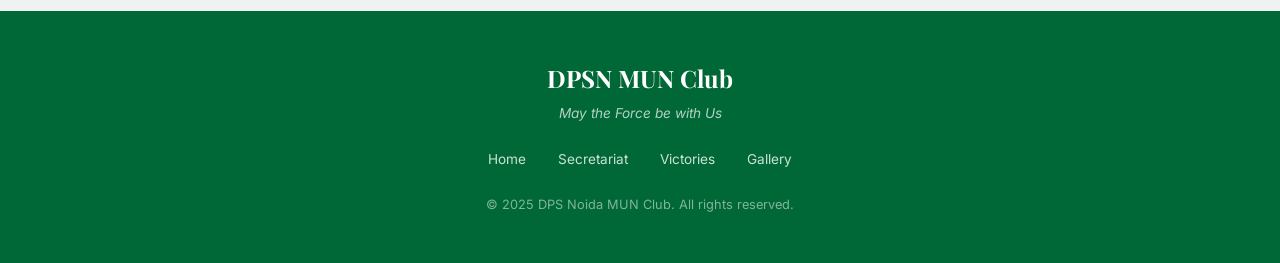
==== commit 74245f5c: "Redesign: white & green regal theme, mobile optimization, centered grids - Complete redesign with DP" ====
--- a/index.html
+++ b/index.html
@@ -1,82 +1,591 @@
 <!DOCTYPE html>
 <html lang="en">
+
 <head>
     <meta charset="UTF-8">
     <meta name="viewport" content="width=device-width, initial-scale=1.0">
-    <title>Home - DPS Noida MUN Club</title>
+    <title>DPS Noida MUN Club — Home</title>
+    <meta name="description"
+        content="Official website of the Model United Nations Club of Delhi Public School, Noida. 580+ awards, 100+ delegation prizes since 2004.">
+    <link rel="stylesheet" href="styles.css">
     <style>
-        /* --- CSS VARIABLES --- */
-        :root { --dps-green: #006837; --accent: #c0392b; --bg-light: #f9f9f9; --dark: #222; }
-        body { margin: 0; font-family: 'Segoe UI', sans-serif; background: var(--bg-light); color: #333; }
-        * { box-sizing: border-box; }
-
-        /* --- NAVIGATION (HAMBURGER STYLE) --- */
-        nav { background: var(--dark); padding: 10px 20px; position: sticky; top: 0; z-index: 1000; box-shadow: 0 2px 5px rgba(0,0,0,0.2); }
-        
-        .nav-container { display: flex; justify-content: space-between; align-items: center; max-width: 1200px; margin: 0 auto; }
-        .nav-logo { color: #fff; font-weight: bold; text-decoration: none; font-size: 1.1rem; }
-        
-        /* The Links List */
-        .nav-links { list-style: none; padding: 0; margin: 0; display: flex; }
-        .nav-links li { margin-left: 20px; }
-        .nav-links a { color: #fff; text-decoration: none; font-size: 0.9rem; text-transform: uppercase; letter-spacing: 1px; transition: 0.3s; }
-        .nav-links a:hover, .nav-links a.active { color: #4CAF50; }
-
-        /* The Hamburger Icon (Hidden on Desktop) */
-        .menu-toggle { display: none; color: #fff; font-size: 1.5rem; cursor: pointer; }
-
-        /* --- HEADER & SECTIONS --- */
-        header { background: #fff; padding: 30px 15px; text-align: center; border-bottom: 5px solid var(--dps-green); }
-        .logo-placeholder { width: 100px; height: 100px; background: #eee; border-radius: 50%; display: inline-block; object-fit: cover; margin-bottom: 10px; }
-        h1 { color: var(--dps-green); margin: 5px 0; font-family: 'Georgia', serif; font-size: 2.2rem; }
-        p.subtitle { color: #666; font-style: italic; margin-top: 5px; }
-        
-        section { padding: 40px 20px; max-width: 900px; margin: 0 auto; }
-        h2 { color: #444; border-bottom: 2px solid #ddd; padding-bottom: 10px; margin-bottom: 20px; font-weight: 300; text-transform: uppercase; letter-spacing: 1px;}
-
-        /* --- CAROUSEL --- */
+        /* === HERO === */
+        .hero {
+            min-height: 100vh;
+            display: flex;
+            flex-direction: column;
+            justify-content: center;
+            align-items: center;
+            text-align: center;
+            position: relative;
+            overflow: hidden;
+            padding: 2rem;
+            background: linear-gradient(170deg, #fff 0%, var(--dps-green-pale) 40%, #fff 70%, #f0f7f3 100%);
+        }
+
+        /* Subtle decorative circles */
+        .hero::before {
+            content: '';
+            position: absolute;
+            width: 600px;
+            height: 600px;
+            border-radius: 50%;
+            border: 1px solid rgba(0, 104, 55, 0.06);
+            top: -200px;
+            right: -150px;
+            pointer-events: none;
+        }
+
+        .hero::after {
+            content: '';
+            position: absolute;
+            width: 400px;
+            height: 400px;
+            border-radius: 50%;
+            border: 1px solid rgba(0, 104, 55, 0.08);
+            bottom: -100px;
+            left: -100px;
+            pointer-events: none;
+        }
+
+        /* Floating particles — subtle green dots */
+        .particles {
+            position: absolute;
+            inset: 0;
+            overflow: hidden;
+            pointer-events: none;
+        }
+
+        .particle {
+            position: absolute;
+            width: 4px;
+            height: 4px;
+            background: var(--dps-green);
+            border-radius: 50%;
+            opacity: 0;
+            animation: float linear infinite;
+        }
+
+        @keyframes float {
+            0% {
+                opacity: 0;
+                transform: translateY(100vh) scale(0);
+            }
+
+            10% {
+                opacity: 0.15;
+            }
+
+            90% {
+                opacity: 0.15;
+            }
+
+            100% {
+                opacity: 0;
+                transform: translateY(-10vh) scale(1);
+            }
+        }
+
+        .hero-logo {
+            width: 130px;
+            height: 130px;
+            border-radius: 50%;
+            object-fit: cover;
+            border: 4px solid var(--dps-green);
+            box-shadow: 0 0 0 8px rgba(0, 104, 55, 0.08), 0 8px 30px rgba(0, 104, 55, 0.12);
+            margin-bottom: 1.5rem;
+            position: relative;
+            z-index: 1;
+        }
+
+        .hero-title {
+            font-family: var(--font-display);
+            font-size: 3.5rem;
+            font-weight: 700;
+            line-height: 1.15;
+            margin-bottom: 0.75rem;
+            position: relative;
+            z-index: 1;
+            color: var(--text-primary);
+        }
+
+        .hero-title span {
+            color: var(--dps-green);
+        }
+
+        .hero-subtitle {
+            font-size: 1.15rem;
+            color: var(--text-muted);
+            font-style: italic;
+            position: relative;
+            z-index: 1;
+            margin-bottom: 2.5rem;
+            font-family: var(--font-display);
+        }
+
+        .hero-cta {
+            display: inline-flex;
+            align-items: center;
+            gap: 8px;
+            padding: 14px 36px;
+            background: var(--dps-green);
+            color: #fff;
+            text-decoration: none;
+            font-weight: 600;
+            font-size: 0.85rem;
+            border-radius: 50px;
+            letter-spacing: 1.5px;
+            text-transform: uppercase;
+            transition: var(--transition);
+            position: relative;
+            z-index: 1;
+            box-shadow: 0 4px 15px rgba(0, 104, 55, 0.25);
+        }
+
+        .hero-cta:hover {
+            transform: translateY(-2px);
+            box-shadow: 0 8px 30px rgba(0, 104, 55, 0.35);
+            background: var(--dps-green-light);
+        }
+
+        .scroll-indicator {
+            position: absolute;
+            bottom: 2rem;
+            left: 50%;
+            transform: translateX(-50%);
+            z-index: 1;
+            animation: bounce 2s ease-in-out infinite;
+        }
+
+        .scroll-indicator span {
+            display: block;
+            width: 22px;
+            height: 22px;
+            border-right: 2px solid var(--dps-green);
+            border-bottom: 2px solid var(--dps-green);
+            transform: rotate(45deg);
+            opacity: 0.4;
+        }
+
+        @keyframes bounce {
+
+            0%,
+            100% {
+                transform: translateX(-50%) translateY(0);
+            }
+
+            50% {
+                transform: translateX(-50%) translateY(10px);
+            }
+        }
+
+        /* === CAROUSEL === */
+        .carousel-section {
+            padding: 0 2rem;
+            max-width: 100%;
+            background: var(--bg-white);
+            padding-bottom: 3rem;
+        }
+
         .carousel-container {
-            position: relative; max-width: 1000px; height: 400px; 
-            margin: 20px auto 40px auto; overflow: hidden; border-radius: 8px; box-shadow: 0 4px 15px rgba(0,0,0,0.2); background: #000;
-        }
+            position: relative;
+            max-width: 1100px;
+            height: 480px;
+            margin: 0 auto;
+            overflow: hidden;
+            border-radius: 16px;
+            box-shadow: var(--shadow-lg);
+        }
+
         .carousel-slide {
-            position: absolute; top: 0; left: 0; width: 100%; height: 100%;
-            opacity: 0; transition: opacity 1s ease-in-out; object-fit: cover;
-        }
-        .carousel-slide.active { opacity: 1; }
-
-        /* --- CONTENT STYLES --- */
-        .about-text { font-size: 1.1rem; line-height: 1.8; color: #555; text-align: justify; background: #fff; padding: 30px; border-radius: 8px; box-shadow: 0 2px 5px rgba(0,0,0,0.05); }
-        .news-box { background: #fff; border-left: 5px solid var(--accent); padding: 20px; margin-bottom: 20px; text-align: left; box-shadow: 0 2px 5px rgba(0,0,0,0.1); }
-        .news-date { color: var(--accent); font-weight: bold; font-size: 0.8rem; text-transform: uppercase; }
-        .news-content { font-size: 1.1rem; margin-top: 5px; }
-        .archive-card { background: #fff; padding: 15px; border-radius: 5px; margin-bottom: 10px; border: 1px solid #ddd; text-align: center; }
-        .archive-link { color: var(--dps-green); text-decoration: none; font-weight: bold; }
-        
-        footer { text-align: center; padding: 40px; background: #222; color: #777; margin-top: 50px; }
-
-        /* --- MOBILE OPTIMIZATION --- */
+            position: absolute;
+            inset: 0;
+            opacity: 0;
+            transition: opacity 1.2s ease-in-out;
+        }
+
+        .carousel-slide img {
+            width: 100%;
+            height: 100%;
+            object-fit: cover;
+        }
+
+        .carousel-slide::after {
+            content: '';
+            position: absolute;
+            bottom: 0;
+            left: 0;
+            right: 0;
+            height: 40%;
+            background: linear-gradient(to top, rgba(0, 0, 0, 0.55) 0%, transparent 100%);
+        }
+
+        .carousel-slide.active {
+            opacity: 1;
+        }
+
+        .carousel-caption {
+            position: absolute;
+            bottom: 2.5rem;
+            left: 2.5rem;
+            z-index: 2;
+            font-size: 1rem;
+            color: #fff;
+            font-weight: 500;
+            text-shadow: 0 1px 4px rgba(0, 0, 0, 0.4);
+        }
+
+        .carousel-dots {
+            position: absolute;
+            bottom: 1.2rem;
+            left: 50%;
+            transform: translateX(-50%);
+            z-index: 2;
+            display: flex;
+            gap: 8px;
+        }
+
+        .carousel-dot {
+            width: 10px;
+            height: 10px;
+            border-radius: 50%;
+            background: rgba(255, 255, 255, 0.4);
+            cursor: pointer;
+            transition: var(--transition);
+            border: none;
+        }
+
+        .carousel-dot.active {
+            background: #fff;
+            transform: scale(1.2);
+            box-shadow: 0 0 8px rgba(255, 255, 255, 0.5);
+        }
+
+        /* === STATS === */
+        .stats-section {
+            padding: 60px 2rem;
+            background: var(--dps-green);
+            color: #fff;
+        }
+
+        .stats-grid {
+            display: flex;
+            justify-content: center;
+            gap: 4rem;
+            max-width: 900px;
+            margin: 0 auto;
+            flex-wrap: wrap;
+        }
+
+        .stat-item {
+            text-align: center;
+        }
+
+        .stat-number {
+            font-family: var(--font-display);
+            font-size: 3rem;
+            font-weight: 700;
+            color: #fff;
+            line-height: 1;
+            margin-bottom: 0.5rem;
+        }
+
+        .stat-label {
+            color: rgba(255, 255, 255, 0.75);
+            font-size: 0.8rem;
+            text-transform: uppercase;
+            letter-spacing: 2px;
+            font-weight: 500;
+        }
+
+        /* === ABOUT === */
+        .about-card {
+            background: var(--bg-white);
+            border: 1px solid var(--border-light);
+            border-left: 4px solid var(--dps-green);
+            border-radius: 12px;
+            padding: 2.5rem;
+            max-width: 800px;
+            margin: 0 auto;
+            box-shadow: var(--shadow-sm);
+        }
+
+        .about-card p {
+            font-size: 1.05rem;
+            line-height: 1.9;
+            color: var(--text-secondary);
+        }
+
+        .about-card p+p {
+            margin-top: 1rem;
+        }
+
+        .about-card .highlight-quote {
+            font-family: var(--font-display);
+            font-size: 1.2rem;
+            font-style: italic;
+            color: var(--dps-green);
+            margin-top: 1.5rem;
+        }
+
+        /* === NEWS === */
+        .news-grid {
+            display: grid;
+            grid-template-columns: repeat(auto-fill, minmax(320px, 1fr));
+            gap: 1.5rem;
+            max-width: 1000px;
+            margin: 0 auto;
+        }
+
+        .news-card {
+            background: var(--bg-white);
+            border: 1px solid var(--border-light);
+            border-radius: 12px;
+            padding: 1.5rem;
+            transition: var(--transition);
+            position: relative;
+            overflow: hidden;
+            box-shadow: var(--shadow-sm);
+        }
+
+        .news-card::before {
+            content: '';
+            position: absolute;
+            top: 0;
+            left: 0;
+            right: 0;
+            height: 3px;
+            background: linear-gradient(90deg, var(--dps-green), var(--dps-green-pale));
+        }
+
+        .news-card:hover {
+            transform: translateY(-3px);
+            box-shadow: var(--shadow-md);
+            border-color: var(--border-medium);
+        }
+
+        .news-date {
+            color: var(--dps-green);
+            font-size: 0.75rem;
+            font-weight: 600;
+            text-transform: uppercase;
+            letter-spacing: 1.5px;
+            margin-bottom: 0.75rem;
+            display: flex;
+            align-items: center;
+            gap: 6px;
+        }
+
+        .news-date::before {
+            content: '●';
+            font-size: 0.5rem;
+        }
+
+        .news-text {
+            color: var(--text-secondary);
+            font-size: 0.95rem;
+            line-height: 1.6;
+        }
+
+        /* === ARCHIVES === */
+        .archives-section {
+            background: var(--bg-light-grey);
+            padding: 80px 2rem;
+        }
+
+        .archives-grid {
+            display: grid;
+            grid-template-columns: repeat(auto-fill, minmax(280px, 1fr));
+            gap: 1.5rem;
+            max-width: 800px;
+            margin: 0 auto;
+        }
+
+        .archive-card {
+            background: var(--bg-white);
+            border: 1px solid var(--border-light);
+            border-radius: 12px;
+            padding: 1.5rem;
+            text-align: center;
+            transition: var(--transition);
+            box-shadow: var(--shadow-sm);
+        }
+
+        .archive-card:hover {
+            border-color: var(--dps-green);
+            transform: translateY(-3px);
+            box-shadow: var(--shadow-md);
+        }
+
+        .archive-year {
+            font-family: var(--font-display);
+            font-size: 2rem;
+            font-weight: 700;
+            color: var(--dps-green);
+            margin-bottom: 0.5rem;
+        }
+
+        .archive-link {
+            color: var(--text-secondary);
+            text-decoration: none;
+            font-size: 0.95rem;
+            transition: var(--transition);
+        }
+
+        .archive-link:hover {
+            color: var(--dps-green);
+        }
+
+        /* === RESPONSIVE === */
         @media (max-width: 768px) {
-            header { padding: 20px 10px; }
-            .logo-placeholder { width: 70px; height: 70px; }
-            h1 { font-size: 1.6rem; }
-            .menu-toggle { display: block; }
-            .nav-links { 
-                display: none; flex-direction: column; width: 100%; 
-                position: absolute; top: 50px; left: 0; background: #333; 
-                text-align: center; padding: 20px 0;
-            }
-            .nav-links.active { display: flex; }
-            .nav-links li { margin: 15px 0; }
-            .carousel-container { height: 250px; }
+            .hero {
+                padding: 1.5rem;
+                min-height: 90vh;
+            }
+
+            .hero-title {
+                font-size: 2.2rem;
+            }
+
+            .hero-subtitle {
+                font-size: 1rem;
+                margin-bottom: 2rem;
+            }
+
+            .hero-logo {
+                width: 90px;
+                height: 90px;
+                margin-bottom: 1rem;
+            }
+
+            .hero-cta {
+                padding: 12px 28px;
+                font-size: 0.75rem;
+            }
+
+            .carousel-section {
+                padding: 0 0.75rem;
+                padding-bottom: 2rem;
+            }
+
+            .carousel-container {
+                height: 240px;
+                border-radius: 12px;
+            }
+
+            .carousel-caption {
+                left: 1rem;
+                bottom: 1.5rem;
+                font-size: 0.75rem;
+                max-width: 80%;
+            }
+
+            .stats-section {
+                padding: 40px 1rem;
+            }
+
+            .stats-grid {
+                gap: 1.5rem;
+            }
+
+            .stat-number {
+                font-size: 2.2rem;
+            }
+
+            .stat-label {
+                font-size: 0.7rem;
+                letter-spacing: 1.5px;
+            }
+
+            .about-card {
+                padding: 1.5rem;
+            }
+
+            .about-card p {
+                font-size: 0.95rem;
+                line-height: 1.7;
+            }
+
+            .about-card .highlight-quote {
+                font-size: 1.05rem;
+            }
+
+            .news-grid {
+                grid-template-columns: 1fr;
+                gap: 1rem;
+            }
+
+            .news-card {
+                padding: 1.25rem;
+            }
+
+            .archives-section {
+                padding: 40px 1rem;
+            }
+
+            .archives-grid {
+                grid-template-columns: 1fr;
+                gap: 1rem;
+            }
+
+            .archive-year {
+                font-size: 1.6rem;
+            }
+        }
+
+        @media (max-width: 480px) {
+            .hero-title {
+                font-size: 1.8rem;
+            }
+
+            .hero-logo {
+                width: 75px;
+                height: 75px;
+                border-width: 3px;
+            }
+
+            .carousel-container {
+                height: 200px;
+                border-radius: 10px;
+            }
+
+            .carousel-dots {
+                gap: 6px;
+            }
+
+            .carousel-dot {
+                width: 8px;
+                height: 8px;
+            }
+
+            .stats-grid {
+                flex-direction: column;
+                gap: 1.25rem;
+            }
+
+            .stat-number {
+                font-size: 2rem;
+            }
+
+            .about-card {
+                padding: 1.25rem;
+                border-radius: 10px;
+            }
+
+            .scroll-indicator {
+                display: none;
+            }
         }
     </style>
 </head>
+
 <body>
 
     <nav>
         <div class="nav-container">
-            <div class="nav-logo">DPSN MUN</div>
+            <a href="index.html" class="nav-logo">
+                <img src="MUN_Logo.jpeg" alt="Logo"> DPSN MUN
+            </a>
             <div class="menu-toggle" onclick="toggleMenu()">&#9776;</div>
             <ul class="nav-links" id="navLinks">
                 <li><a href="index.html" class="active">Home</a></li>
@@ -88,90 +597,214 @@
         </div>
     </nav>
 
-    <header>
-        <img src="MUN_Logo.jpeg" alt="DPS Logo" class="logo-placeholder">
-        <h1>MUN Club of DPS Noida</h1>
-        <p style="color: #666; font-style: italic;">May the Force be with Us</p>
-    </header>
-
-    <div class="carousel-container">
-        <img src="ZESTE25_MUN.jpeg" class="carousel-slide active" alt="Slide 1">
-        <img src="Mayoor_MUN.jpeg" class="carousel-slide" alt="Slide 2">
-        <img src="IMG_1726.jpeg" class="carousel-slide" alt="Slide 3">
-        <img src="PHOTO-2025-05-17-21-51-23.jpg" class="carousel-slide" alt="Slide 4">
-        <img src="Novices23.jpg" class="carousel-slide" alt="Slide 5">
-        <img src="Columban23.jpg" class="carousel-slide" alt="Slide 6">
-        <img src="PHOTO-2024-08-12-20-12-38.jpg" class="carousel-slide" alt="Slide 7">
-        <img src="IMG_4637.JPEG" class="carousel-slide" alt="Slide 8">
+    <!-- HERO -->
+    <section class="hero">
+        <div class="particles" id="particles"></div>
+        <img src="MUN_Logo.jpeg" alt="DPS Noida MUN Club Logo" class="hero-logo">
+        <h1 class="hero-title">MUN Club of<br><span>DPS Noida</span></h1>
+        <p class="hero-subtitle">"May the Force be with Us"</p>
+        <a href="#about" class="hero-cta">Explore Our Legacy ↓</a>
+        <div class="scroll-indicator"><span></span></div>
+    </section>
+
+    <!-- CAROUSEL -->
+    <div class="carousel-section">
+        <div class="carousel-container" id="carousel"></div>
     </div>
 
-    <section>
-        <h2>About The Club</h2>
-        <div class="about-text">
+    <!-- STATS -->
+    <div class="stats-section">
+        <div class="stats-grid">
+            <div class="stat-item reveal">
+                <div class="stat-number" data-target="580">0</div>
+                <div class="stat-label">Individual Awards</div>
+            </div>
+            <div class="stat-item reveal">
+                <div class="stat-number" data-target="100">0</div>
+                <div class="stat-label">Delegation Prizes</div>
+            </div>
+            <div class="stat-item reveal">
+                <div class="stat-number" data-target="21">0</div>
+                <div class="stat-label">Years of Legacy</div>
+            </div>
+        </div>
+    </div>
+
+    <!-- ABOUT -->
+    <section class="section" id="about">
+        <h2 class="section-title reveal">About The Club</h2>
+        <div class="section-divider reveal"></div>
+        <div class="about-card reveal">
             <p>
-                Welcome to the official Model United Nations Club of Delhi Public School, Noida. 
+                Welcome to the official Model United Nations Club of Delhi Public School, Noida.
                 Since its establishment in 2004, the club has produced some of the most outspoken, eloquent,
-                and articulate MUNers and has successfully garnered over 580 Individual Awards and over
-                a 100 school delegation awards. We hope to strive for the best in every domain of 
+                and articulate MUNers and has successfully garnered over <strong class="text-green">580 Individual
+                    Awards</strong> and over
+                <strong class="text-green">100 School Delegation Awards</strong>. We hope to strive for the best in
+                every domain of
                 this activity.
             </p>
-            <p style="margin-top: 15px;">
-                "Service Before Self" guides our delegation as we compete—and win—at the most prestigious 
+            <p class="highlight-quote">
+                "Service Before Self" guides our delegation as we compete — and win — at the most prestigious
                 conferences across the nation.
             </p>
         </div>
     </section>
 
-    <section>
-        <h2>Latest Updates</h2>
-        <div id="news-root"></div>
+    <!-- LATEST UPDATES -->
+    <section class="section">
+        <h2 class="section-title reveal">Latest Updates</h2>
+        <div class="section-divider reveal"></div>
+        <div class="news-grid" id="news-root"></div>
     </section>
 
-    <section style="background: #eaeaea; max-width: 100%;">
-        <h2>Archives & Resources</h2>
-        <div id="archives-root"></div>
-    </section>
-
-    <footer>&copy; 2025 DPS Noida MUN Club.</footer>
+    <!-- ARCHIVES -->
+    <div class="archives-section">
+        <div class="section" style="padding-top: 0; padding-bottom: 0;">
+            <h2 class="section-title reveal">Archives & Resources</h2>
+            <div class="section-divider reveal"></div>
+            <div class="archives-grid" id="archives-root"></div>
+        </div>
+    </div>
+
+    <!-- FOOTER -->
+    <footer>
+        <div class="footer-content">
+            <div class="footer-logo">DPSN MUN Club</div>
+            <div class="footer-tagline">May the Force be with Us</div>
+            <div class="footer-links">
+                <a href="index.html">Home</a>
+                <a href="members.html">Secretariat</a>
+                <a href="victories.html">Victories</a>
+                <a href="gallery.html">Gallery</a>
+            </div>
+            <div class="footer-copy">&copy; 2025 DPS Noida MUN Club. All rights reserved.</div>
+        </div>
+    </footer>
 
     <script>
-        // --- MOBILE MENU LOGIC ---
         function toggleMenu() {
-            const links = document.getElementById('navLinks');
-            links.classList.toggle('active');
-        }
-
-        // --- CAROUSEL LOGIC ---
-        const slides = document.querySelectorAll('.carousel-slide');
+            document.getElementById('navLinks').classList.toggle('active');
+        }
+
+        // Particles
+        const particlesContainer = document.getElementById('particles');
+        for (let i = 0; i < 20; i++) {
+            const p = document.createElement('div');
+            p.className = 'particle';
+            p.style.left = Math.random() * 100 + '%';
+            p.style.animationDuration = (Math.random() * 8 + 6) + 's';
+            p.style.animationDelay = (Math.random() * 8) + 's';
+            p.style.width = p.style.height = (Math.random() * 3 + 2) + 'px';
+            particlesContainer.appendChild(p);
+        }
+
+        // Carousel
+        const carouselData = [
+            { url: "ZESTE25_MUN.jpeg", caption: "Runners-Up Best Delegation — Zeste MUN 2025" },
+            { url: "Mayoor_MUN.jpeg", caption: "Best School Delegation — Mayoor MUN 2025" },
+            { url: "IMG_1726.jpeg", caption: "Mock MUN 2025 — Summer Edition" },
+            { url: "PHOTO-2025-05-17-21-51-23.jpg", caption: "Club Photo — Mayoor MUN 2025" },
+            { url: "Novices23.jpg", caption: "Strong Performance — Novices MUN 2023" },
+            { url: "Columban23.jpg", caption: "Best Delegation — Columban MUN 2023" },
+            { url: "PHOTO-2024-08-12-20-12-38.jpg", caption: "Columban MUN 2024" },
+            { url: "IMG_4637.JPEG", caption: "Mayoor MUN 2025" }
+        ];
+
+        const carouselEl = document.getElementById('carousel');
+        let dotsHTML = '<div class="carousel-dots">';
+        carouselData.forEach((s, i) => {
+            carouselEl.innerHTML += `
+                <div class="carousel-slide ${i === 0 ? 'active' : ''}">
+                    <img src="${s.url}" alt="${s.caption}">
+                    <div class="carousel-caption">${s.caption}</div>
+                </div>`;
+            dotsHTML += `<button class="carousel-dot ${i === 0 ? 'active' : ''}" data-index="${i}"></button>`;
+        });
+        dotsHTML += '</div>';
+        carouselEl.insertAdjacentHTML('beforeend', dotsHTML);
+
+        const slides = carouselEl.querySelectorAll('.carousel-slide');
+        const dots = carouselEl.querySelectorAll('.carousel-dot');
         let currentSlide = 0;
-        function rotateSlide() {
+        let slideInterval;
+
+        function goToSlide(n) {
             slides[currentSlide].classList.remove('active');
-            currentSlide = (currentSlide + 1) % slides.length;
+            dots[currentSlide].classList.remove('active');
+            currentSlide = n;
             slides[currentSlide].classList.add('active');
-        }
-        setInterval(rotateSlide, 3000);
-
-        // --- DATABASE LOGIC ---
+            dots[currentSlide].classList.add('active');
+        }
+
+        function nextSlide() { goToSlide((currentSlide + 1) % slides.length); }
+
+        dots.forEach(dot => {
+            dot.addEventListener('click', () => {
+                clearInterval(slideInterval);
+                goToSlide(parseInt(dot.dataset.index));
+                slideInterval = setInterval(nextSlide, 4000);
+            });
+        });
+
+        slideInterval = setInterval(nextSlide, 4000);
+
+        // News
         const newsDatabase = [
             { date: "Aug 15, 2025", text: "Registrations are now open for the Summer Intra-School Mock MUN Conference!" },
-            { date: "July 20, 2025", text: "DPS Noida wins runners-up School Delegation at RIS Zeste MV MUN 2025!" },
+            { date: "July 20, 2025", text: "DPS Noida wins Runners-Up School Delegation at RIS Zeste MV MUN 2025!" },
             { date: "May 19, 2025", text: "DPS Noida wins Best School Delegation at Mayoor MUN 2025" }
         ];
 
+        const newsRoot = document.getElementById('news-root');
+        newsDatabase.forEach((item, i) => {
+            const card = document.createElement('div');
+            card.className = 'news-card reveal';
+            card.style.transitionDelay = (i * 0.1) + 's';
+            card.innerHTML = `<div class="news-date">${item.date}</div><div class="news-text">${item.text}</div>`;
+            newsRoot.appendChild(card);
+        });
+
+        // Archives
         const archivesDatabase = [
             { year: "2010", title: "DPSN MUN Club Older Site", url: "https://dpsnmun.weebly.com/members.html" },
             { year: "2015", title: "DPSNMUN 2015 Site", url: "https://mrigankswork.github.io/dpsnmun.github.io/details.html" }
         ];
 
-        // RENDER
-        const newsRoot = document.getElementById('news-root');
-        newsDatabase.forEach(item => {
-            newsRoot.innerHTML += `<div class="news-box"><div class="news-date">${item.date}</div><div class="news-content">${item.text}</div></div>`;
+        const archivesRoot = document.getElementById('archives-root');
+        archivesDatabase.forEach((item, i) => {
+            const card = document.createElement('div');
+            card.className = 'archive-card reveal';
+            card.style.transitionDelay = (i * 0.1) + 's';
+            card.innerHTML = `<div class="archive-year">${item.year}</div><a href="${item.url}" class="archive-link" target="_blank">${item.title} →</a>`;
+            archivesRoot.appendChild(card);
         });
-        const archivesRoot = document.getElementById('archives-root');
-        archivesDatabase.forEach(item => {
-            archivesRoot.innerHTML += `<div class="archive-card"><strong>${item.year}:</strong> <a href="${item.url}" class="archive-link">${item.title}</a></div>`;
-        });
+
+        // Scroll reveal
+        const observer = new IntersectionObserver((entries) => {
+            entries.forEach(entry => { if (entry.isIntersecting) entry.target.classList.add('visible'); });
+        }, { threshold: 0.1, rootMargin: '0px 0px -40px 0px' });
+        document.querySelectorAll('.reveal').forEach(el => observer.observe(el));
+
+        // Stat counter
+        const statObserver = new IntersectionObserver((entries) => {
+            entries.forEach(entry => {
+                if (entry.isIntersecting) {
+                    const el = entry.target;
+                    const target = parseInt(el.dataset.target);
+                    let current = 0;
+                    const step = Math.max(1, Math.floor(target / 60));
+                    const timer = setInterval(() => {
+                        current += step;
+                        if (current >= target) { current = target; clearInterval(timer); }
+                        el.textContent = current + '+';
+                    }, 25);
+                    statObserver.unobserve(el);
+                }
+            });
+        }, { threshold: 0.5 });
+        document.querySelectorAll('.stat-number').forEach(el => statObserver.observe(el));
     </script>
 </body>
-</html>
+
+</html>
--- a/styles.css
+++ b/styles.css
@@ -0,0 +1,366 @@
+/* ============================================
+   DPS Noida MUN Club — Shared Design System
+   White & Green Regal Theme
+   ============================================ */
+
+@import url('https://fonts.googleapis.com/css2?family=Inter:wght@300;400;500;600;700;800;900&family=Playfair+Display:wght@400;600;700&display=swap');
+
+/* --- CSS VARIABLES --- */
+:root {
+    --dps-green: #006837;
+    --dps-green-light: #00894a;
+    --dps-green-pale: #e8f5ee;
+    --dps-green-glow: rgba(0, 104, 55, 0.15);
+    --bg-white: #ffffff;
+    --bg-off-white: #f7f9f8;
+    --bg-light-grey: #f0f2f1;
+    --bg-card: #ffffff;
+    --border-light: #e0e5e2;
+    --border-medium: #ccd5cf;
+    --text-primary: #1a2e22;
+    --text-secondary: #4a6353;
+    --text-muted: #8a9b90;
+    --accent: var(--dps-green);
+    --gold: #b8860b;
+    --silver: #6b7b73;
+    --bronze: #8b6914;
+    --font-body: 'Inter', sans-serif;
+    --font-display: 'Playfair Display', serif;
+    --transition: 0.3s cubic-bezier(0.4, 0, 0.2, 1);
+    --shadow-sm: 0 1px 3px rgba(0, 40, 20, 0.06), 0 1px 2px rgba(0, 40, 20, 0.04);
+    --shadow-md: 0 4px 16px rgba(0, 40, 20, 0.08);
+    --shadow-lg: 0 8px 30px rgba(0, 40, 20, 0.1);
+}
+
+/* --- RESET & BASE --- */
+*,
+*::before,
+*::after {
+    box-sizing: border-box;
+    margin: 0;
+    padding: 0;
+}
+
+html {
+    scroll-behavior: smooth;
+}
+
+body {
+    font-family: var(--font-body);
+    background: var(--bg-off-white);
+    color: var(--text-primary);
+    line-height: 1.6;
+    overflow-x: hidden;
+    -webkit-font-smoothing: antialiased;
+}
+
+/* --- NAVIGATION --- */
+nav {
+    position: fixed;
+    top: 0;
+    left: 0;
+    right: 0;
+    z-index: 1000;
+    background: rgba(255, 255, 255, 0.92);
+    backdrop-filter: blur(20px);
+    -webkit-backdrop-filter: blur(20px);
+    border-bottom: 1px solid var(--border-light);
+    padding: 0 2rem;
+    transition: var(--transition);
+}
+
+.nav-container {
+    display: flex;
+    justify-content: space-between;
+    align-items: center;
+    max-width: 1200px;
+    margin: 0 auto;
+    height: 70px;
+}
+
+.nav-logo {
+    font-family: var(--font-display);
+    color: var(--dps-green);
+    font-weight: 700;
+    font-size: 1.3rem;
+    text-decoration: none;
+    letter-spacing: 0.5px;
+    display: flex;
+    align-items: center;
+    gap: 10px;
+}
+
+.nav-logo img {
+    width: 40px;
+    height: 40px;
+    border-radius: 50%;
+    object-fit: cover;
+    border: 2px solid var(--dps-green);
+}
+
+.nav-links {
+    list-style: none;
+    display: flex;
+    gap: 6px;
+}
+
+.nav-links a {
+    color: var(--text-secondary);
+    text-decoration: none;
+    font-size: 0.82rem;
+    font-weight: 500;
+    text-transform: uppercase;
+    letter-spacing: 1.5px;
+    padding: 8px 16px;
+    border-radius: 6px;
+    transition: var(--transition);
+}
+
+.nav-links a:hover {
+    color: var(--dps-green);
+    background: var(--dps-green-pale);
+}
+
+.nav-links a.active {
+    color: #fff;
+    background: var(--dps-green);
+}
+
+/* Hamburger */
+.menu-toggle {
+    display: none;
+    color: var(--dps-green);
+    font-size: 1.5rem;
+    cursor: pointer;
+    width: 40px;
+    height: 40px;
+    border-radius: 8px;
+    border: 1px solid var(--border-light);
+    background: var(--bg-white);
+    justify-content: center;
+    align-items: center;
+    transition: var(--transition);
+}
+
+.menu-toggle:hover {
+    border-color: var(--dps-green);
+    background: var(--dps-green-pale);
+}
+
+/* --- SECTION DEFAULTS --- */
+.section {
+    padding: 80px 2rem;
+    max-width: 1200px;
+    margin: 0 auto;
+}
+
+.section-title {
+    font-family: var(--font-display);
+    font-size: 2.4rem;
+    font-weight: 700;
+    text-align: center;
+    margin-bottom: 0.75rem;
+    color: var(--text-primary);
+}
+
+.section-subtitle {
+    text-align: center;
+    color: var(--text-muted);
+    font-size: 1rem;
+    margin-bottom: 2.5rem;
+    font-weight: 300;
+}
+
+.section-divider {
+    width: 60px;
+    height: 3px;
+    background: var(--dps-green);
+    margin: 0 auto 2.5rem auto;
+    border-radius: 2px;
+}
+
+/* --- FOOTER --- */
+footer {
+    background: var(--dps-green);
+    color: #fff;
+    padding: 3rem 2rem;
+    text-align: center;
+}
+
+.footer-content {
+    max-width: 1200px;
+    margin: 0 auto;
+}
+
+.footer-logo {
+    font-family: var(--font-display);
+    font-size: 1.5rem;
+    font-weight: 700;
+    margin-bottom: 0.4rem;
+}
+
+.footer-tagline {
+    color: rgba(255, 255, 255, 0.7);
+    font-size: 0.85rem;
+    font-style: italic;
+    margin-bottom: 1.5rem;
+}
+
+.footer-links {
+    display: flex;
+    justify-content: center;
+    gap: 2rem;
+    margin-bottom: 1.5rem;
+    flex-wrap: wrap;
+}
+
+.footer-links a {
+    color: rgba(255, 255, 255, 0.8);
+    text-decoration: none;
+    font-size: 0.85rem;
+    transition: var(--transition);
+}
+
+.footer-links a:hover {
+    color: #fff;
+}
+
+.footer-copy {
+    color: rgba(255, 255, 255, 0.5);
+    font-size: 0.8rem;
+}
+
+/* --- SCROLL REVEAL ANIMATION --- */
+.reveal {
+    opacity: 0;
+    transform: translateY(25px);
+    transition: opacity 0.7s ease, transform 0.7s ease;
+}
+
+.reveal.visible {
+    opacity: 1;
+    transform: translateY(0);
+}
+
+.reveal-left {
+    opacity: 0;
+    transform: translateX(-40px);
+    transition: opacity 0.7s ease, transform 0.7s ease;
+}
+
+.reveal-left.visible {
+    opacity: 1;
+    transform: translateX(0);
+}
+
+.reveal-right {
+    opacity: 0;
+    transform: translateX(40px);
+    transition: opacity 0.7s ease, transform 0.7s ease;
+}
+
+.reveal-right.visible {
+    opacity: 1;
+    transform: translateX(0);
+}
+
+/* --- RESPONSIVE --- */
+@media (max-width: 768px) {
+    nav {
+        padding: 0 1rem;
+    }
+
+    .nav-container {
+        height: 60px;
+    }
+
+    .menu-toggle {
+        display: flex;
+    }
+
+    .nav-links {
+        display: none;
+        flex-direction: column;
+        position: absolute;
+        top: 60px;
+        left: 0;
+        right: 0;
+        background: rgba(255, 255, 255, 0.97);
+        backdrop-filter: blur(20px);
+        border-bottom: 1px solid var(--border-light);
+        padding: 0.5rem 1rem;
+        gap: 2px;
+        box-shadow: var(--shadow-lg);
+    }
+
+    .nav-links.active {
+        display: flex;
+    }
+
+    .nav-links a {
+        padding: 10px 16px;
+        text-align: center;
+        font-size: 0.82rem;
+    }
+
+    .section {
+        padding: 40px 1rem;
+    }
+
+    .section-title {
+        font-size: 1.6rem;
+    }
+
+    .section-subtitle {
+        font-size: 0.9rem;
+        margin-bottom: 1.5rem;
+    }
+
+    .section-divider {
+        margin-bottom: 1.5rem;
+    }
+
+    footer {
+        padding: 2rem 1rem;
+    }
+
+    .footer-logo {
+        font-size: 1.2rem;
+    }
+
+    .footer-links {
+        gap: 1rem;
+    }
+
+    .footer-links a {
+        font-size: 0.8rem;
+    }
+}
+
+@media (max-width: 480px) {
+    .section {
+        padding: 30px 0.75rem;
+    }
+
+    .section-title {
+        font-size: 1.4rem;
+    }
+
+    .nav-logo {
+        font-size: 1.1rem;
+    }
+
+    .nav-logo img {
+        width: 32px;
+        height: 32px;
+    }
+}
+
+/* --- UTILITY --- */
+.text-green {
+    color: var(--dps-green);
+}
+
+.font-display {
+    font-family: var(--font-display);
+}
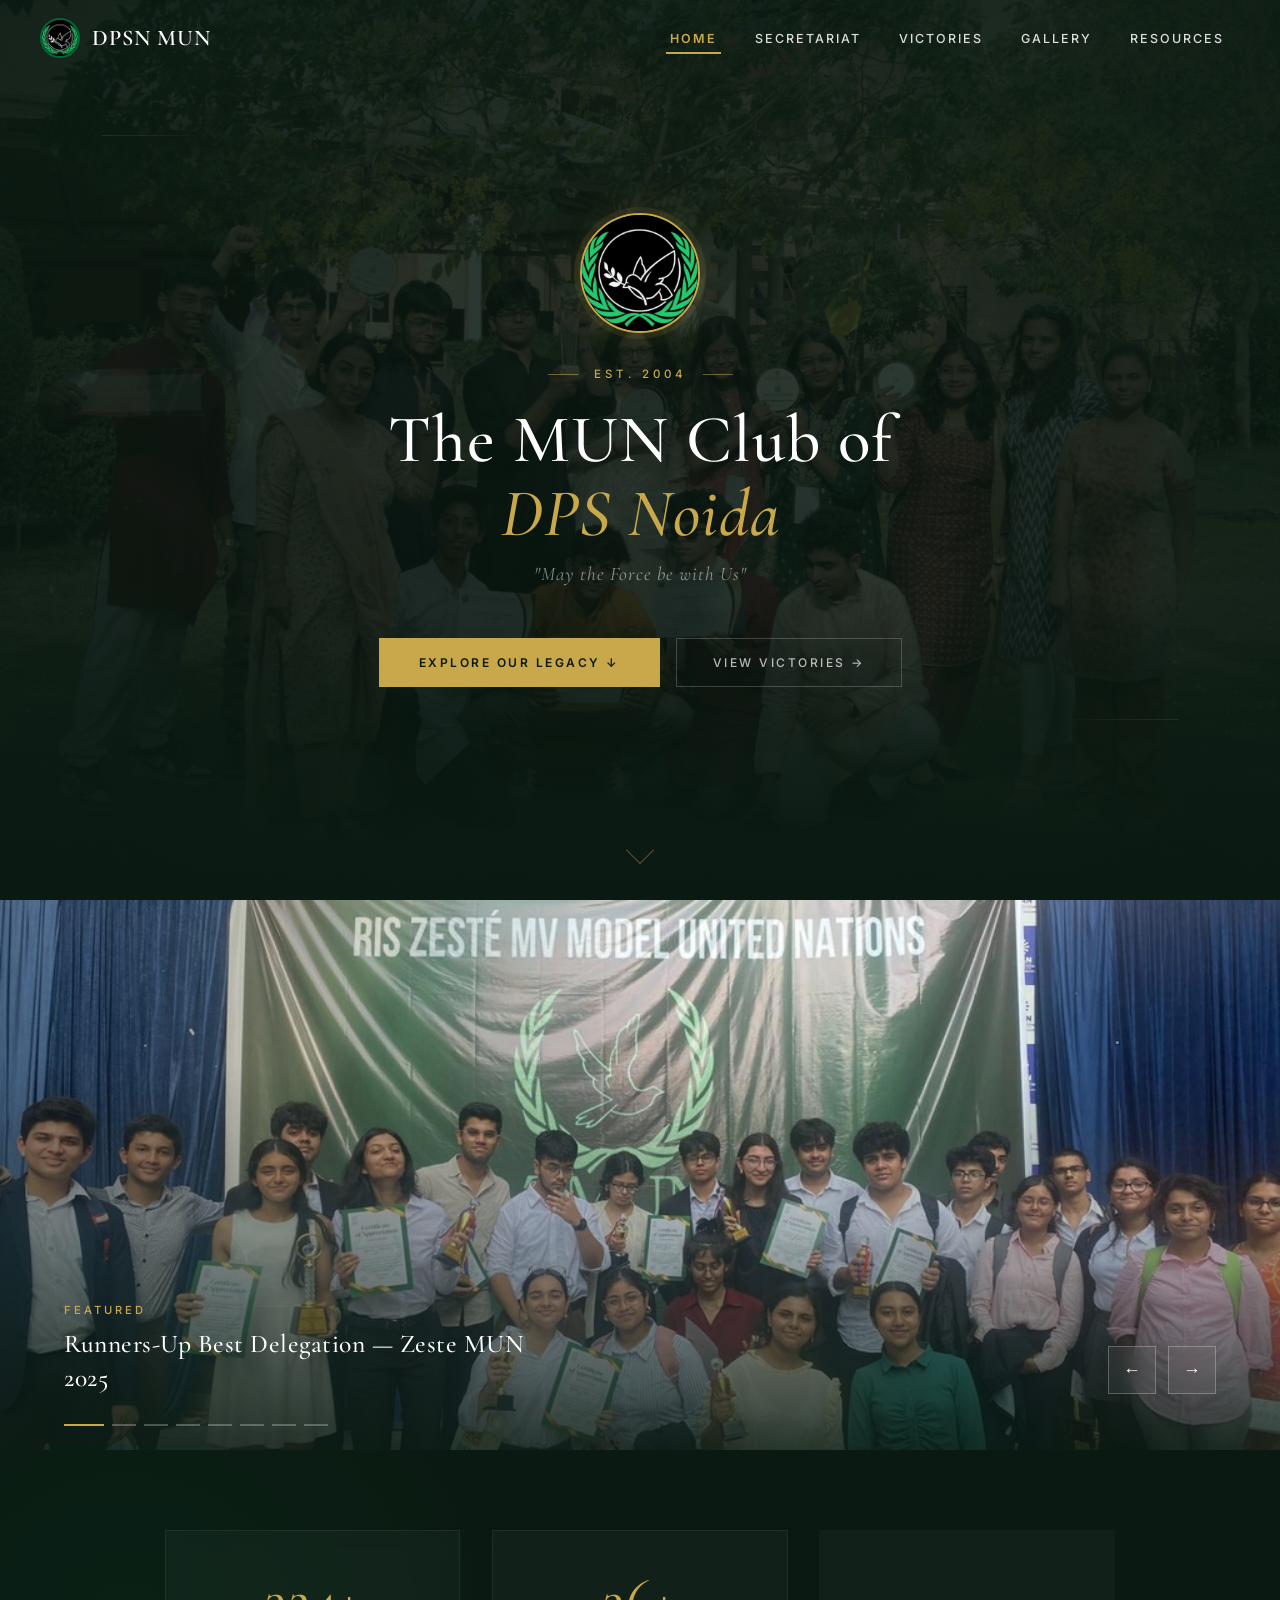
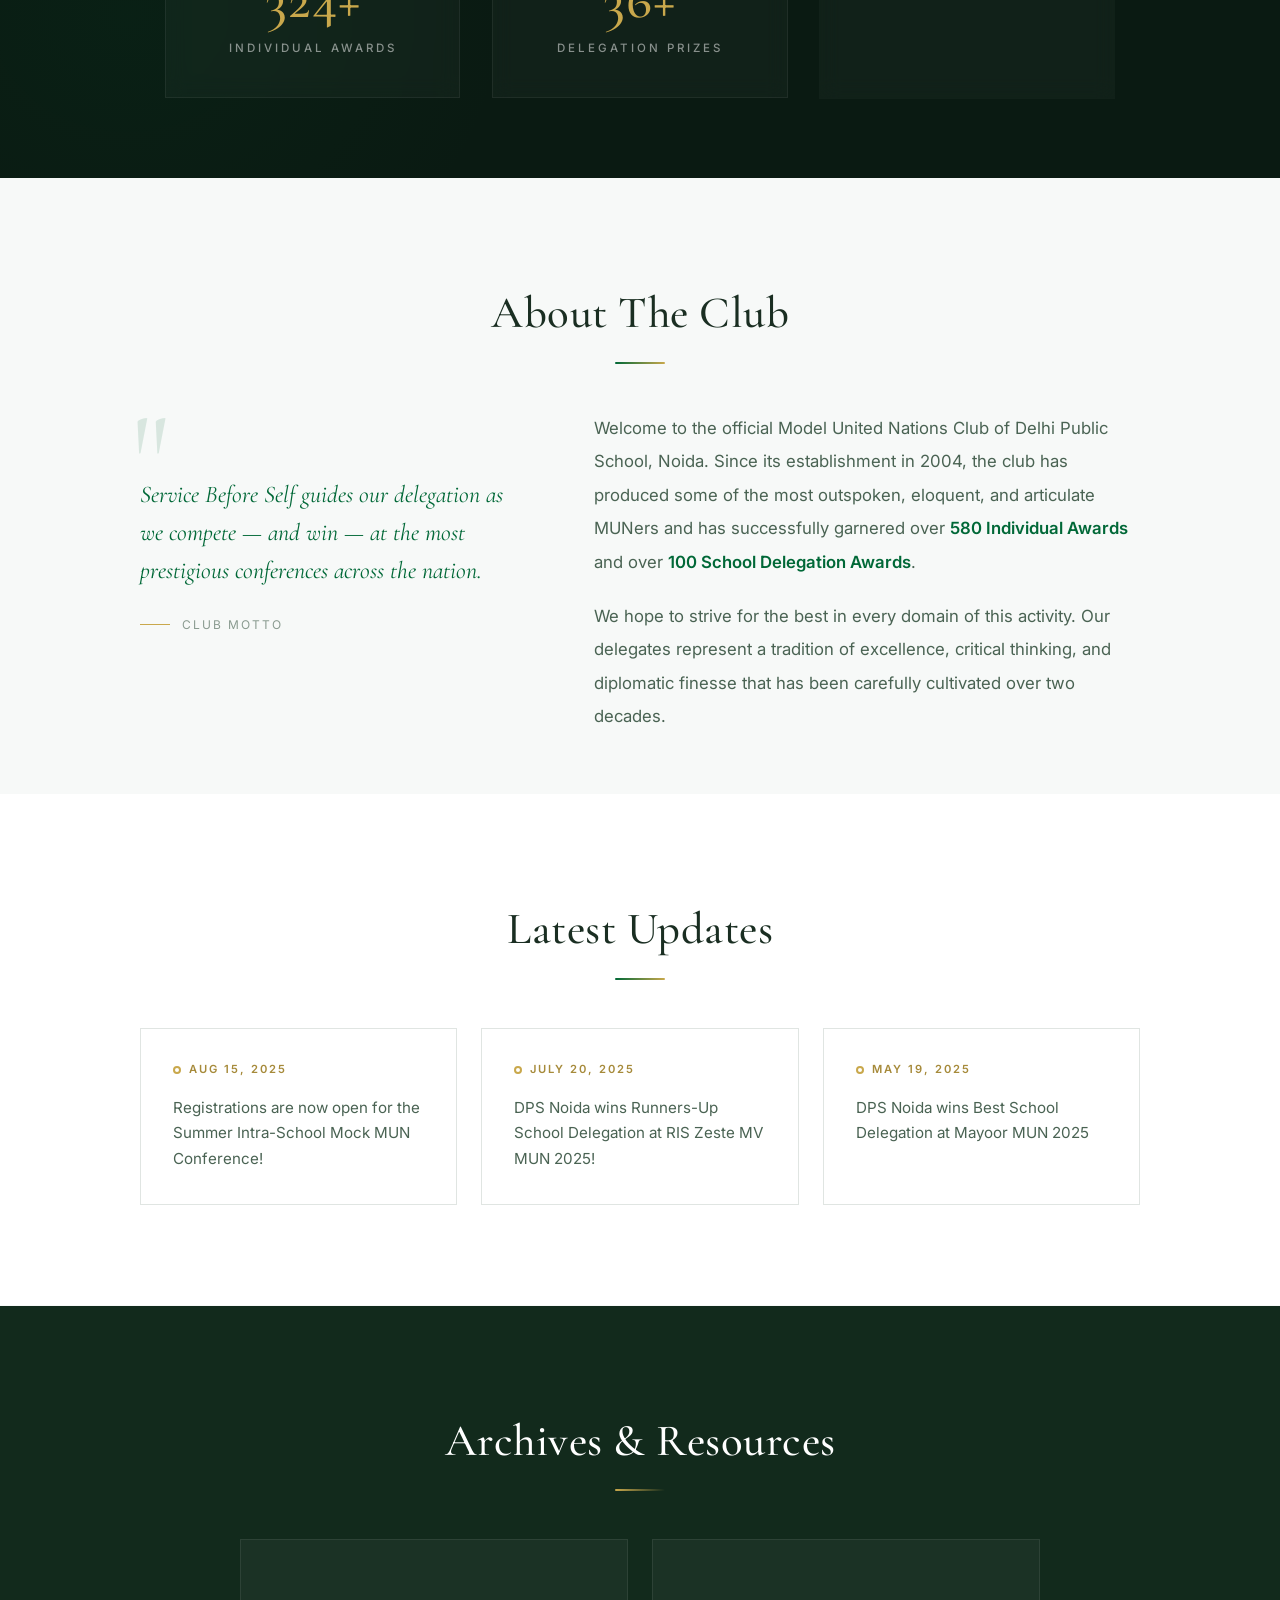
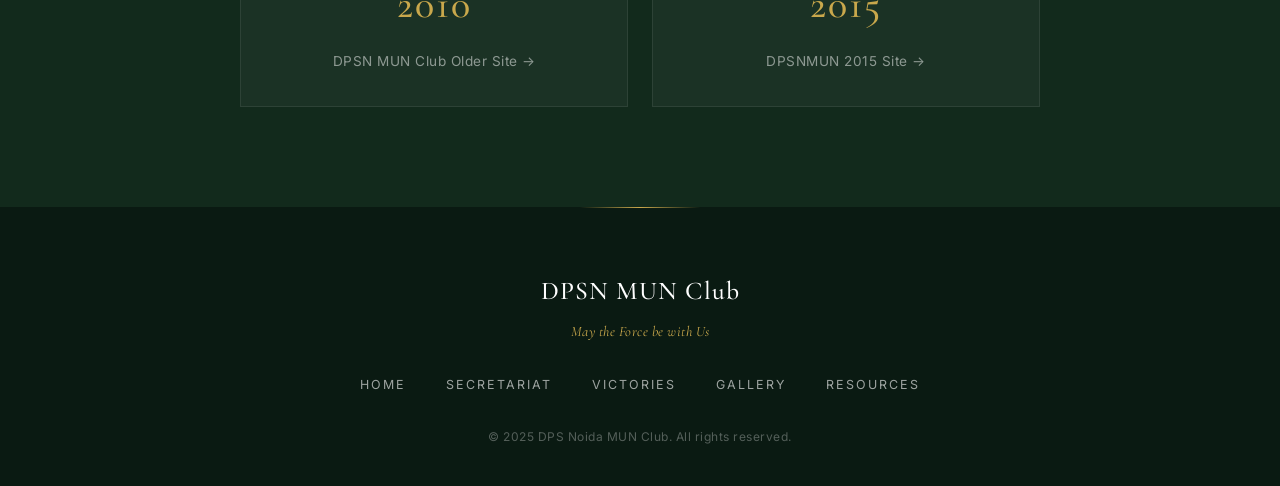
==== commit 06dfb869: "Add Resources page, update nav, and fix numbering" ====
--- a/index.html
+++ b/index.html
@@ -9,7 +9,7 @@
         content="Official website of the Model United Nations Club of Delhi Public School, Noida. 580+ awards, 100+ delegation prizes since 2004.">
     <link rel="stylesheet" href="styles.css">
     <style>
-        /* === HERO === */
+        /* === HERO — CINEMATIC DARK === */
         .hero {
             min-height: 100vh;
             display: flex;
@@ -20,149 +20,204 @@
             position: relative;
             overflow: hidden;
             padding: 2rem;
-            background: linear-gradient(170deg, #fff 0%, var(--dps-green-pale) 40%, #fff 70%, #f0f7f3 100%);
-        }
-
-        /* Subtle decorative circles */
-        .hero::before {
+            background: var(--dark-bg);
+        }
+
+        .hero-bg {
+            position: absolute;
+            inset: 0;
+            z-index: 0;
+        }
+
+        .hero-bg img {
+            width: 100%;
+            height: 100%;
+            object-fit: cover;
+            opacity: 0.25;
+            filter: brightness(0.6) saturate(0.7);
+        }
+
+        /* Vignette overlay for cinematic feel */
+        .hero-bg::after {
             content: '';
             position: absolute;
-            width: 600px;
-            height: 600px;
-            border-radius: 50%;
-            border: 1px solid rgba(0, 104, 55, 0.06);
-            top: -200px;
-            right: -150px;
-            pointer-events: none;
-        }
-
-        .hero::after {
-            content: '';
+            inset: 0;
+            background:
+                radial-gradient(ellipse at center, transparent 40%, rgba(10, 26, 18, 0.7) 100%),
+                linear-gradient(to top, var(--dark-bg) 0%, transparent 30%);
+        }
+
+        /* Decorative gold line accents */
+        .hero-accent-line {
             position: absolute;
-            width: 400px;
-            height: 400px;
-            border-radius: 50%;
-            border: 1px solid rgba(0, 104, 55, 0.08);
-            bottom: -100px;
-            left: -100px;
-            pointer-events: none;
-        }
-
-        /* Floating particles — subtle green dots */
-        .particles {
-            position: absolute;
-            inset: 0;
-            overflow: hidden;
-            pointer-events: none;
-        }
-
-        .particle {
-            position: absolute;
-            width: 4px;
-            height: 4px;
-            background: var(--dps-green);
-            border-radius: 50%;
-            opacity: 0;
-            animation: float linear infinite;
-        }
-
-        @keyframes float {
-            0% {
-                opacity: 0;
-                transform: translateY(100vh) scale(0);
-            }
-
-            10% {
-                opacity: 0.15;
-            }
-
-            90% {
-                opacity: 0.15;
-            }
-
-            100% {
-                opacity: 0;
-                transform: translateY(-10vh) scale(1);
-            }
+            z-index: 1;
+            opacity: 0.15;
+        }
+
+        .hero-accent-line.top {
+            top: 15%;
+            left: 8%;
+            width: 120px;
+            height: 1px;
+            background: linear-gradient(90deg, var(--gold), transparent);
+        }
+
+        .hero-accent-line.bottom {
+            bottom: 20%;
+            right: 8%;
+            width: 120px;
+            height: 1px;
+            background: linear-gradient(90deg, transparent, var(--gold));
         }
 
         .hero-logo {
-            width: 130px;
-            height: 130px;
+            width: 120px;
+            height: 120px;
             border-radius: 50%;
             object-fit: cover;
-            border: 4px solid var(--dps-green);
-            box-shadow: 0 0 0 8px rgba(0, 104, 55, 0.08), 0 8px 30px rgba(0, 104, 55, 0.12);
-            margin-bottom: 1.5rem;
+            border: 2px solid var(--gold);
+            box-shadow:
+                0 0 0 6px rgba(201, 168, 76, 0.1),
+                0 0 40px rgba(201, 168, 76, 0.15);
+            margin-bottom: 2rem;
             position: relative;
-            z-index: 1;
+            z-index: 2;
+            animation: logoPulse 4s ease-in-out infinite;
+        }
+
+        @keyframes logoPulse {
+
+            0%,
+            100% {
+                box-shadow: 0 0 0 6px rgba(201, 168, 76, 0.1), 0 0 40px rgba(201, 168, 76, 0.15);
+            }
+
+            50% {
+                box-shadow: 0 0 0 10px rgba(201, 168, 76, 0.05), 0 0 60px rgba(201, 168, 76, 0.2);
+            }
+        }
+
+        .hero-overline {
+            font-family: var(--font-body);
+            font-size: 0.72rem;
+            font-weight: 500;
+            text-transform: uppercase;
+            letter-spacing: 4px;
+            color: var(--gold);
+            margin-bottom: 1.25rem;
+            position: relative;
+            z-index: 2;
+            display: flex;
+            align-items: center;
+            gap: 16px;
+        }
+
+        .hero-overline::before,
+        .hero-overline::after {
+            content: '';
+            width: 30px;
+            height: 1px;
+            background: var(--gold);
+            opacity: 0.5;
         }
 
         .hero-title {
-            font-family: var(--font-display);
-            font-size: 3.5rem;
-            font-weight: 700;
-            line-height: 1.15;
-            margin-bottom: 0.75rem;
+            font-family: var(--font-editorial);
+            font-size: 4.2rem;
+            font-weight: 500;
+            line-height: 1.1;
+            margin-bottom: 0.5rem;
             position: relative;
-            z-index: 1;
-            color: var(--text-primary);
+            z-index: 2;
+            color: #fff;
+            letter-spacing: 1px;
         }
 
         .hero-title span {
-            color: var(--dps-green);
-        }
-
-        .hero-subtitle {
-            font-size: 1.15rem;
-            color: var(--text-muted);
+            color: var(--gold);
+            font-style: italic;
+        }
+
+        .hero-motto {
+            font-family: var(--font-editorial);
+            font-size: 1.2rem;
+            color: rgba(255, 255, 255, 0.5);
             font-style: italic;
             position: relative;
-            z-index: 1;
-            margin-bottom: 2.5rem;
-            font-family: var(--font-display);
+            z-index: 2;
+            margin-bottom: 3rem;
+            letter-spacing: 1px;
+        }
+
+        .hero-cta-group {
+            display: flex;
+            gap: 1rem;
+            align-items: center;
+            position: relative;
+            z-index: 2;
         }
 
         .hero-cta {
             display: inline-flex;
             align-items: center;
             gap: 8px;
-            padding: 14px 36px;
-            background: var(--dps-green);
-            color: #fff;
+            padding: 15px 40px;
+            background: var(--gold);
+            color: var(--dark-bg);
             text-decoration: none;
             font-weight: 600;
-            font-size: 0.85rem;
-            border-radius: 50px;
-            letter-spacing: 1.5px;
+            font-size: 0.75rem;
+            border-radius: 0;
+            letter-spacing: 2.5px;
             text-transform: uppercase;
             transition: var(--transition);
             position: relative;
-            z-index: 1;
-            box-shadow: 0 4px 15px rgba(0, 104, 55, 0.25);
+            z-index: 2;
         }
 
         .hero-cta:hover {
             transform: translateY(-2px);
-            box-shadow: 0 8px 30px rgba(0, 104, 55, 0.35);
-            background: var(--dps-green-light);
+            box-shadow: 0 8px 30px rgba(201, 168, 76, 0.3);
+            background: var(--gold-light);
+        }
+
+        .hero-cta-ghost {
+            display: inline-flex;
+            align-items: center;
+            gap: 8px;
+            padding: 14px 36px;
+            background: transparent;
+            color: rgba(255, 255, 255, 0.7);
+            text-decoration: none;
+            font-weight: 500;
+            font-size: 0.75rem;
+            border: 1px solid rgba(255, 255, 255, 0.2);
+            letter-spacing: 2.5px;
+            text-transform: uppercase;
+            transition: var(--transition);
+        }
+
+        .hero-cta-ghost:hover {
+            border-color: var(--gold);
+            color: var(--gold);
+            transform: translateY(-2px);
         }
 
         .scroll-indicator {
             position: absolute;
-            bottom: 2rem;
+            bottom: 2.5rem;
             left: 50%;
             transform: translateX(-50%);
-            z-index: 1;
-            animation: bounce 2s ease-in-out infinite;
+            z-index: 2;
+            animation: bounce 2.5s ease-in-out infinite;
         }
 
         .scroll-indicator span {
             display: block;
-            width: 22px;
-            height: 22px;
-            border-right: 2px solid var(--dps-green);
-            border-bottom: 2px solid var(--dps-green);
+            width: 20px;
+            height: 20px;
+            border-right: 1px solid var(--gold);
+            border-bottom: 1px solid var(--gold);
             transform: rotate(45deg);
             opacity: 0.4;
         }
@@ -179,29 +234,25 @@
             }
         }
 
-        /* === CAROUSEL === */
+        /* === CAROUSEL — FULL BLEED === */
         .carousel-section {
-            padding: 0 2rem;
+            padding: 0;
             max-width: 100%;
-            background: var(--bg-white);
-            padding-bottom: 3rem;
+            background: var(--bg-off-white);
         }
 
         .carousel-container {
             position: relative;
-            max-width: 1100px;
-            height: 480px;
-            margin: 0 auto;
+            width: 100%;
+            height: 550px;
             overflow: hidden;
-            border-radius: 16px;
-            box-shadow: var(--shadow-lg);
         }
 
         .carousel-slide {
             position: absolute;
             inset: 0;
             opacity: 0;
-            transition: opacity 1.2s ease-in-out;
+            transition: opacity 1.5s ease-in-out;
         }
 
         .carousel-slide img {
@@ -213,11 +264,10 @@
         .carousel-slide::after {
             content: '';
             position: absolute;
-            bottom: 0;
-            left: 0;
-            right: 0;
-            height: 40%;
-            background: linear-gradient(to top, rgba(0, 0, 0, 0.55) 0%, transparent 100%);
+            inset: 0;
+            background:
+                linear-gradient(to top, rgba(10, 26, 18, 0.85) 0%, rgba(10, 26, 18, 0.3) 40%, transparent 70%),
+                linear-gradient(to right, rgba(10, 26, 18, 0.4) 0%, transparent 50%);
         }
 
         .carousel-slide.active {
@@ -226,112 +276,236 @@
 
         .carousel-caption {
             position: absolute;
-            bottom: 2.5rem;
-            left: 2.5rem;
+            bottom: 3.5rem;
+            left: 4rem;
             z-index: 2;
-            font-size: 1rem;
+            max-width: 500px;
+        }
+
+        .carousel-caption-label {
+            font-family: var(--font-body);
+            font-size: 0.7rem;
+            font-weight: 500;
+            text-transform: uppercase;
+            letter-spacing: 3px;
+            color: var(--gold);
+            margin-bottom: 0.5rem;
+        }
+
+        .carousel-caption-text {
+            font-family: var(--font-editorial);
+            font-size: 1.6rem;
             color: #fff;
             font-weight: 500;
-            text-shadow: 0 1px 4px rgba(0, 0, 0, 0.4);
+            line-height: 1.3;
+            letter-spacing: 0.5px;
+        }
+
+        .carousel-nav {
+            position: absolute;
+            bottom: 3.5rem;
+            right: 4rem;
+            z-index: 2;
+            display: flex;
+            align-items: center;
+            gap: 12px;
+        }
+
+        .carousel-arrow {
+            width: 48px;
+            height: 48px;
+            border-radius: 0;
+            border: 1px solid rgba(255, 255, 255, 0.25);
+            background: rgba(255, 255, 255, 0.05);
+            color: #fff;
+            font-size: 1.1rem;
+            cursor: pointer;
+            display: flex;
+            align-items: center;
+            justify-content: center;
+            transition: var(--transition);
+            backdrop-filter: blur(10px);
+        }
+
+        .carousel-arrow:hover {
+            border-color: var(--gold);
+            color: var(--gold);
+            background: rgba(201, 168, 76, 0.1);
         }
 
         .carousel-dots {
             position: absolute;
-            bottom: 1.2rem;
-            left: 50%;
-            transform: translateX(-50%);
+            bottom: 1.5rem;
+            left: 4rem;
             z-index: 2;
             display: flex;
             gap: 8px;
         }
 
         .carousel-dot {
-            width: 10px;
-            height: 10px;
-            border-radius: 50%;
-            background: rgba(255, 255, 255, 0.4);
+            width: 24px;
+            height: 2px;
+            background: rgba(255, 255, 255, 0.25);
             cursor: pointer;
             transition: var(--transition);
             border: none;
+            border-radius: 0;
         }
 
         .carousel-dot.active {
-            background: #fff;
-            transform: scale(1.2);
-            box-shadow: 0 0 8px rgba(255, 255, 255, 0.5);
-        }
-
-        /* === STATS === */
+            background: var(--gold);
+            width: 40px;
+        }
+
+        /* === STATS — DARK GLASS === */
         .stats-section {
-            padding: 60px 2rem;
-            background: var(--dps-green);
-            color: #fff;
+            padding: 80px 2rem;
+            background: var(--dark-bg);
+            position: relative;
+            overflow: hidden;
+        }
+
+        .stats-section::before {
+            content: '';
+            position: absolute;
+            top: -50%;
+            left: -20%;
+            width: 60%;
+            height: 200%;
+            background: radial-gradient(ellipse, rgba(0, 104, 55, 0.08) 0%, transparent 70%);
+            pointer-events: none;
         }
 
         .stats-grid {
             display: flex;
             justify-content: center;
-            gap: 4rem;
-            max-width: 900px;
+            gap: 2rem;
+            max-width: 950px;
             margin: 0 auto;
             flex-wrap: wrap;
         }
 
         .stat-item {
             text-align: center;
+            padding: 2.5rem 3rem;
+            background: rgba(255, 255, 255, 0.03);
+            border: 1px solid rgba(255, 255, 255, 0.06);
+            backdrop-filter: blur(10px);
+            transition: var(--transition);
+            flex: 1;
+            min-width: 200px;
+        }
+
+        .stat-item:hover {
+            background: rgba(255, 255, 255, 0.06);
+            border-color: rgba(201, 168, 76, 0.15);
+            transform: translateY(-3px);
         }
 
         .stat-number {
-            font-family: var(--font-display);
-            font-size: 3rem;
-            font-weight: 700;
-            color: #fff;
+            font-family: var(--font-editorial);
+            font-size: 3.5rem;
+            font-weight: 500;
+            color: var(--gold);
             line-height: 1;
-            margin-bottom: 0.5rem;
+            margin-bottom: 0.75rem;
+            letter-spacing: 1px;
         }
 
         .stat-label {
-            color: rgba(255, 255, 255, 0.75);
-            font-size: 0.8rem;
+            color: rgba(255, 255, 255, 0.5);
+            font-size: 0.72rem;
+            text-transform: uppercase;
+            letter-spacing: 3px;
+            font-weight: 500;
+        }
+
+        /* === ABOUT — EDITORIAL === */
+        .about-section {
+            background: var(--bg-off-white);
+        }
+
+        .about-layout {
+            display: grid;
+            grid-template-columns: 1fr 1.4fr;
+            gap: 4rem;
+            max-width: 1000px;
+            margin: 0 auto;
+            align-items: start;
+        }
+
+        .about-quote-side {
+            position: relative;
+            padding: 2rem 0;
+        }
+
+        .about-quote-mark {
+            font-family: var(--font-editorial);
+            font-size: 8rem;
+            line-height: 1;
+            color: var(--dps-green);
+            opacity: 0.12;
+            position: absolute;
+            top: -1rem;
+            left: -0.5rem;
+        }
+
+        .about-quote-text {
+            font-family: var(--font-editorial);
+            font-size: 1.5rem;
+            font-style: italic;
+            color: var(--dps-green);
+            line-height: 1.6;
+            position: relative;
+            z-index: 1;
+            margin-top: 2rem;
+        }
+
+        .about-quote-attr {
+            font-family: var(--font-body);
+            font-size: 0.75rem;
             text-transform: uppercase;
             letter-spacing: 2px;
-            font-weight: 500;
-        }
-
-        /* === ABOUT === */
-        .about-card {
+            color: var(--text-muted);
+            margin-top: 1.5rem;
+            display: flex;
+            align-items: center;
+            gap: 12px;
+        }
+
+        .about-quote-attr::before {
+            content: '';
+            width: 30px;
+            height: 1px;
+            background: var(--gold);
+        }
+
+        .about-content-side p {
+            font-size: 1.05rem;
+            line-height: 2;
+            color: var(--text-secondary);
+        }
+
+        .about-content-side p+p {
+            margin-top: 1.25rem;
+        }
+
+        .about-content-side .highlight-stat {
+            display: inline-flex;
+            align-items: center;
+            gap: 4px;
+            font-weight: 600;
+            color: var(--dps-green);
+        }
+
+        /* === NEWS === */
+        .news-section {
             background: var(--bg-white);
-            border: 1px solid var(--border-light);
-            border-left: 4px solid var(--dps-green);
-            border-radius: 12px;
-            padding: 2.5rem;
-            max-width: 800px;
-            margin: 0 auto;
-            box-shadow: var(--shadow-sm);
-        }
-
-        .about-card p {
-            font-size: 1.05rem;
-            line-height: 1.9;
-            color: var(--text-secondary);
-        }
-
-        .about-card p+p {
-            margin-top: 1rem;
-        }
-
-        .about-card .highlight-quote {
-            font-family: var(--font-display);
-            font-size: 1.2rem;
-            font-style: italic;
-            color: var(--dps-green);
-            margin-top: 1.5rem;
-        }
-
-        /* === NEWS === */
+        }
+
         .news-grid {
             display: grid;
-            grid-template-columns: repeat(auto-fill, minmax(320px, 1fr));
+            grid-template-columns: repeat(auto-fill, minmax(300px, 1fr));
             gap: 1.5rem;
             max-width: 1000px;
             margin: 0 auto;
@@ -340,12 +514,10 @@
         .news-card {
             background: var(--bg-white);
             border: 1px solid var(--border-light);
-            border-radius: 12px;
-            padding: 1.5rem;
+            padding: 2rem;
             transition: var(--transition);
             position: relative;
             overflow: hidden;
-            box-shadow: var(--shadow-sm);
         }
 
         .news-card::before {
@@ -353,44 +525,61 @@
             position: absolute;
             top: 0;
             left: 0;
-            right: 0;
-            height: 3px;
-            background: linear-gradient(90deg, var(--dps-green), var(--dps-green-pale));
+            width: 3px;
+            height: 0;
+            background: linear-gradient(to bottom, var(--dps-green), var(--gold));
+            transition: height 0.4s ease;
+        }
+
+        .news-card:hover::before {
+            height: 100%;
         }
 
         .news-card:hover {
-            transform: translateY(-3px);
-            box-shadow: var(--shadow-md);
-            border-color: var(--border-medium);
+            transform: translateY(-4px);
+            box-shadow: var(--shadow-dramatic);
+            border-color: transparent;
         }
 
         .news-date {
-            color: var(--dps-green);
-            font-size: 0.75rem;
+            color: var(--gold-dark);
+            font-size: 0.7rem;
             font-weight: 600;
             text-transform: uppercase;
-            letter-spacing: 1.5px;
-            margin-bottom: 0.75rem;
+            letter-spacing: 2px;
+            margin-bottom: 1rem;
             display: flex;
             align-items: center;
-            gap: 6px;
+            gap: 8px;
         }
 
         .news-date::before {
-            content: '●';
-            font-size: 0.5rem;
+            content: '';
+            width: 8px;
+            height: 8px;
+            border: 2px solid var(--gold);
+            border-radius: 50%;
+            flex-shrink: 0;
         }
 
         .news-text {
             color: var(--text-secondary);
             font-size: 0.95rem;
-            line-height: 1.6;
-        }
-
-        /* === ARCHIVES === */
+            line-height: 1.7;
+        }
+
+        /* === ARCHIVES — DARK ELEGANT === */
         .archives-section {
-            background: var(--bg-light-grey);
-            padding: 80px 2rem;
+            background: var(--dark-bg-lighter);
+            padding: 100px 2rem;
+        }
+
+        .archives-section .section-title {
+            color: #fff;
+        }
+
+        .archives-section .section-divider {
+            background: linear-gradient(90deg, var(--gold), transparent);
         }
 
         .archives-grid {
@@ -402,52 +591,58 @@
         }
 
         .archive-card {
-            background: var(--bg-white);
-            border: 1px solid var(--border-light);
-            border-radius: 12px;
-            padding: 1.5rem;
+            background: rgba(255, 255, 255, 0.04);
+            border: 1px solid rgba(255, 255, 255, 0.08);
+            padding: 2rem;
             text-align: center;
             transition: var(--transition);
-            box-shadow: var(--shadow-sm);
         }
 
         .archive-card:hover {
-            border-color: var(--dps-green);
+            border-color: var(--gold);
             transform: translateY(-3px);
-            box-shadow: var(--shadow-md);
+            box-shadow: 0 12px 40px rgba(0, 0, 0, 0.3);
+            background: rgba(255, 255, 255, 0.06);
         }
 
         .archive-year {
-            font-family: var(--font-display);
-            font-size: 2rem;
-            font-weight: 700;
-            color: var(--dps-green);
-            margin-bottom: 0.5rem;
+            font-family: var(--font-editorial);
+            font-size: 2.5rem;
+            font-weight: 500;
+            color: var(--gold);
+            margin-bottom: 0.75rem;
+            letter-spacing: 2px;
         }
 
         .archive-link {
-            color: var(--text-secondary);
+            color: rgba(255, 255, 255, 0.5);
             text-decoration: none;
-            font-size: 0.95rem;
+            font-size: 0.85rem;
             transition: var(--transition);
+            letter-spacing: 0.5px;
         }
 
         .archive-link:hover {
-            color: var(--dps-green);
+            color: var(--gold);
         }
 
         /* === RESPONSIVE === */
         @media (max-width: 768px) {
             .hero {
                 padding: 1.5rem;
-                min-height: 90vh;
+                min-height: 100vh;
             }
 
             .hero-title {
-                font-size: 2.2rem;
-            }
-
-            .hero-subtitle {
+                font-size: 2.6rem;
+            }
+
+            .hero-overline {
+                font-size: 0.65rem;
+                letter-spacing: 3px;
+            }
+
+            .hero-motto {
                 font-size: 1rem;
                 margin-bottom: 2rem;
             }
@@ -455,59 +650,89 @@
             .hero-logo {
                 width: 90px;
                 height: 90px;
-                margin-bottom: 1rem;
-            }
-
-            .hero-cta {
+                margin-bottom: 1.5rem;
+            }
+
+            .hero-cta-group {
+                flex-direction: column;
+                gap: 0.75rem;
+            }
+
+            .hero-cta,
+            .hero-cta-ghost {
                 padding: 12px 28px;
-                font-size: 0.75rem;
-            }
-
-            .carousel-section {
-                padding: 0 0.75rem;
-                padding-bottom: 2rem;
+                font-size: 0.7rem;
+            }
+
+            .hero-accent-line {
+                display: none;
             }
 
             .carousel-container {
-                height: 240px;
-                border-radius: 12px;
+                height: 300px;
             }
 
             .carousel-caption {
-                left: 1rem;
-                bottom: 1.5rem;
-                font-size: 0.75rem;
-                max-width: 80%;
+                left: 1.5rem;
+                bottom: 2.5rem;
+            }
+
+            .carousel-caption-text {
+                font-size: 1.1rem;
+            }
+
+            .carousel-caption-label {
+                font-size: 0.6rem;
+            }
+
+            .carousel-nav {
+                right: 1.5rem;
+                bottom: 2.5rem;
+            }
+
+            .carousel-arrow {
+                width: 36px;
+                height: 36px;
+                font-size: 0.85rem;
+            }
+
+            .carousel-dots {
+                left: 1.5rem;
             }
 
             .stats-section {
-                padding: 40px 1rem;
+                padding: 50px 1rem;
             }
 
             .stats-grid {
-                gap: 1.5rem;
+                gap: 1rem;
+            }
+
+            .stat-item {
+                padding: 1.5rem 1rem;
             }
 
             .stat-number {
-                font-size: 2.2rem;
+                font-size: 2.5rem;
             }
 
             .stat-label {
-                font-size: 0.7rem;
-                letter-spacing: 1.5px;
-            }
-
-            .about-card {
-                padding: 1.5rem;
-            }
-
-            .about-card p {
+                font-size: 0.65rem;
+                letter-spacing: 2px;
+            }
+
+            .about-layout {
+                grid-template-columns: 1fr;
+                gap: 2rem;
+            }
+
+            .about-quote-text {
+                font-size: 1.25rem;
+            }
+
+            .about-content-side p {
                 font-size: 0.95rem;
-                line-height: 1.7;
-            }
-
-            .about-card .highlight-quote {
-                font-size: 1.05rem;
+                line-height: 1.8;
             }
 
             .news-grid {
@@ -516,11 +741,11 @@
             }
 
             .news-card {
-                padding: 1.25rem;
+                padding: 1.5rem;
             }
 
             .archives-section {
-                padding: 40px 1rem;
+                padding: 50px 1rem;
             }
 
             .archives-grid {
@@ -529,59 +754,89 @@
             }
 
             .archive-year {
-                font-size: 1.6rem;
+                font-size: 2rem;
             }
         }
 
         @media (max-width: 480px) {
             .hero-title {
-                font-size: 1.8rem;
+                font-size: 2rem;
             }
 
             .hero-logo {
                 width: 75px;
                 height: 75px;
-                border-width: 3px;
+                border-width: 1.5px;
             }
 
             .carousel-container {
-                height: 200px;
-                border-radius: 10px;
+                height: 240px;
+            }
+
+            .carousel-caption {
+                left: 1rem;
+                bottom: 2rem;
+            }
+
+            .carousel-nav {
+                display: none;
             }
 
             .carousel-dots {
-                gap: 6px;
+                left: 1rem;
+                bottom: 1rem;
             }
 
             .carousel-dot {
-                width: 8px;
-                height: 8px;
+                width: 16px;
+            }
+
+            .carousel-dot.active {
+                width: 28px;
             }
 
             .stats-grid {
                 flex-direction: column;
-                gap: 1.25rem;
+                gap: 0.75rem;
+            }
+
+            .stat-item {
+                padding: 1.25rem 1rem;
             }
 
             .stat-number {
-                font-size: 2rem;
-            }
-
-            .about-card {
-                padding: 1.25rem;
-                border-radius: 10px;
+                font-size: 2.2rem;
+            }
+
+            .about-quote-mark {
+                font-size: 5rem;
             }
 
             .scroll-indicator {
                 display: none;
             }
         }
+
+        /* === PAGE-FLIP SCROLL ANIMATION === */
+        .flip-section {
+            perspective: 1200px;
+            transform-origin: top center;
+            transform: rotateX(-4deg) translateY(40px);
+            opacity: 0;
+            transition: transform 0.9s cubic-bezier(0.23, 1, 0.32, 1), opacity 0.7s ease;
+            will-change: transform, opacity;
+        }
+
+        .flip-section.flip-visible {
+            transform: rotateX(0deg) translateY(0);
+            opacity: 1;
+        }
     </style>
 </head>
 
 <body>
 
-    <nav>
+    <nav class="nav-transparent" id="mainNav">
         <div class="nav-container">
             <a href="index.html" class="nav-logo">
                 <img src="MUN_Logo.jpeg" alt="Logo"> DPSN MUN
@@ -592,27 +847,35 @@
                 <li><a href="members.html">Secretariat</a></li>
                 <li><a href="victories.html">Victories</a></li>
                 <li><a href="gallery.html">Gallery</a></li>
-                <li><a href="gallery.html">Archives</a></li>
+                <li><a href="resources.html">Resources</a></li>
             </ul>
         </div>
     </nav>
 
-    <!-- HERO -->
+    <!-- HERO — CINEMATIC -->
     <section class="hero">
-        <div class="particles" id="particles"></div>
+        <div class="hero-bg">
+            <img src="PHOTO-2025-05-17-21-51-23.jpg" alt="DPS Noida MUN Club">
+        </div>
+        <div class="hero-accent-line top"></div>
+        <div class="hero-accent-line bottom"></div>
         <img src="MUN_Logo.jpeg" alt="DPS Noida MUN Club Logo" class="hero-logo">
-        <h1 class="hero-title">MUN Club of<br><span>DPS Noida</span></h1>
-        <p class="hero-subtitle">"May the Force be with Us"</p>
-        <a href="#about" class="hero-cta">Explore Our Legacy ↓</a>
+        <div class="hero-overline">Est. 2004</div>
+        <h1 class="hero-title">The MUN Club of<br><span>DPS Noida</span></h1>
+        <p class="hero-motto">"May the Force be with Us"</p>
+        <div class="hero-cta-group">
+            <a href="#about" class="hero-cta">Explore Our Legacy ↓</a>
+            <a href="victories.html" class="hero-cta-ghost">View Victories →</a>
+        </div>
         <div class="scroll-indicator"><span></span></div>
     </section>
 
-    <!-- CAROUSEL -->
+    <!-- CAROUSEL — FULL BLEED -->
     <div class="carousel-section">
         <div class="carousel-container" id="carousel"></div>
     </div>
 
-    <!-- STATS -->
+    <!-- STATS — DARK GLASS -->
     <div class="stats-section">
         <div class="stats-grid">
             <div class="stat-item reveal">
@@ -630,32 +893,45 @@
         </div>
     </div>
 
-    <!-- ABOUT -->
-    <section class="section" id="about">
-        <h2 class="section-title reveal">About The Club</h2>
-        <div class="section-divider reveal"></div>
-        <div class="about-card reveal">
-            <p>
-                Welcome to the official Model United Nations Club of Delhi Public School, Noida.
-                Since its establishment in 2004, the club has produced some of the most outspoken, eloquent,
-                and articulate MUNers and has successfully garnered over <strong class="text-green">580 Individual
-                    Awards</strong> and over
-                <strong class="text-green">100 School Delegation Awards</strong>. We hope to strive for the best in
-                every domain of
-                this activity.
-            </p>
-            <p class="highlight-quote">
-                "Service Before Self" guides our delegation as we compete — and win — at the most prestigious
-                conferences across the nation.
-            </p>
+    <!-- ABOUT — EDITORIAL -->
+    <section class="about-section" id="about">
+        <div class="section" style="padding-bottom: 60px;">
+            <h2 class="section-title reveal">About The Club</h2>
+            <div class="section-divider reveal"></div>
+            <div class="about-layout">
+                <div class="about-quote-side reveal-left">
+                    <div class="about-quote-mark">"</div>
+                    <p class="about-quote-text">
+                        Service Before Self guides our delegation as we compete — and win — at the most prestigious
+                        conferences across the nation.
+                    </p>
+                    <div class="about-quote-attr">Club Motto</div>
+                </div>
+                <div class="about-content-side reveal-right">
+                    <p>
+                        Welcome to the official Model United Nations Club of Delhi Public School, Noida.
+                        Since its establishment in 2004, the club has produced some of the most outspoken, eloquent,
+                        and articulate MUNers and has successfully garnered over
+                        <span class="highlight-stat">580 Individual Awards</span> and over
+                        <span class="highlight-stat">100 School Delegation Awards</span>.
+                    </p>
+                    <p>
+                        We hope to strive for the best in every domain of this activity. Our delegates represent
+                        a tradition of excellence, critical thinking, and diplomatic finesse that has been carefully
+                        cultivated over two decades.
+                    </p>
+                </div>
+            </div>
         </div>
     </section>
 
     <!-- LATEST UPDATES -->
-    <section class="section">
-        <h2 class="section-title reveal">Latest Updates</h2>
-        <div class="section-divider reveal"></div>
-        <div class="news-grid" id="news-root"></div>
+    <section class="news-section">
+        <div class="section">
+            <h2 class="section-title reveal">Latest Updates</h2>
+            <div class="section-divider reveal"></div>
+            <div class="news-grid" id="news-root"></div>
+        </div>
     </section>
 
     <!-- ARCHIVES -->
@@ -677,6 +953,7 @@
                 <a href="members.html">Secretariat</a>
                 <a href="victories.html">Victories</a>
                 <a href="gallery.html">Gallery</a>
+                <a href="resources.html">Resources</a>
             </div>
             <div class="footer-copy">&copy; 2025 DPS Noida MUN Club. All rights reserved.</div>
         </div>
@@ -685,18 +962,6 @@
     <script>
         function toggleMenu() {
             document.getElementById('navLinks').classList.toggle('active');
-        }
-
-        // Particles
-        const particlesContainer = document.getElementById('particles');
-        for (let i = 0; i < 20; i++) {
-            const p = document.createElement('div');
-            p.className = 'particle';
-            p.style.left = Math.random() * 100 + '%';
-            p.style.animationDuration = (Math.random() * 8 + 6) + 's';
-            p.style.animationDelay = (Math.random() * 8) + 's';
-            p.style.width = p.style.height = (Math.random() * 3 + 2) + 'px';
-            particlesContainer.appendChild(p);
         }
 
         // Carousel
@@ -712,17 +977,23 @@
         ];
 
         const carouselEl = document.getElementById('carousel');
+        let slidesHTML = '';
         let dotsHTML = '<div class="carousel-dots">';
+        let navHTML = '<div class="carousel-nav"><button class="carousel-arrow" id="prevBtn">&#8592;</button><button class="carousel-arrow" id="nextBtn">&#8594;</button></div>';
+
         carouselData.forEach((s, i) => {
-            carouselEl.innerHTML += `
+            slidesHTML += `
                 <div class="carousel-slide ${i === 0 ? 'active' : ''}">
                     <img src="${s.url}" alt="${s.caption}">
-                    <div class="carousel-caption">${s.caption}</div>
+                    <div class="carousel-caption">
+                        <div class="carousel-caption-label">Featured</div>
+                        <div class="carousel-caption-text">${s.caption}</div>
+                    </div>
                 </div>`;
             dotsHTML += `<button class="carousel-dot ${i === 0 ? 'active' : ''}" data-index="${i}"></button>`;
         });
         dotsHTML += '</div>';
-        carouselEl.insertAdjacentHTML('beforeend', dotsHTML);
+        carouselEl.innerHTML = slidesHTML + dotsHTML + navHTML;
 
         const slides = carouselEl.querySelectorAll('.carousel-slide');
         const dots = carouselEl.querySelectorAll('.carousel-dot');
@@ -738,16 +1009,29 @@
         }
 
         function nextSlide() { goToSlide((currentSlide + 1) % slides.length); }
+        function prevSlide() { goToSlide((currentSlide - 1 + slides.length) % slides.length); }
 
         dots.forEach(dot => {
             dot.addEventListener('click', () => {
                 clearInterval(slideInterval);
                 goToSlide(parseInt(dot.dataset.index));
-                slideInterval = setInterval(nextSlide, 4000);
+                slideInterval = setInterval(nextSlide, 5000);
             });
         });
 
-        slideInterval = setInterval(nextSlide, 4000);
+        document.getElementById('prevBtn').addEventListener('click', () => {
+            clearInterval(slideInterval);
+            prevSlide();
+            slideInterval = setInterval(nextSlide, 5000);
+        });
+
+        document.getElementById('nextBtn').addEventListener('click', () => {
+            clearInterval(slideInterval);
+            nextSlide();
+            slideInterval = setInterval(nextSlide, 5000);
+        });
+
+        slideInterval = setInterval(nextSlide, 5000);
 
         // News
         const newsDatabase = [
@@ -760,7 +1044,7 @@
         newsDatabase.forEach((item, i) => {
             const card = document.createElement('div');
             card.className = 'news-card reveal';
-            card.style.transitionDelay = (i * 0.1) + 's';
+            card.style.transitionDelay = (i * 0.12) + 's';
             card.innerHTML = `<div class="news-date">${item.date}</div><div class="news-text">${item.text}</div>`;
             newsRoot.appendChild(card);
         });
@@ -775,7 +1059,7 @@
         archivesDatabase.forEach((item, i) => {
             const card = document.createElement('div');
             card.className = 'archive-card reveal';
-            card.style.transitionDelay = (i * 0.1) + 's';
+            card.style.transitionDelay = (i * 0.12) + 's';
             card.innerHTML = `<div class="archive-year">${item.year}</div><a href="${item.url}" class="archive-link" target="_blank">${item.title} →</a>`;
             archivesRoot.appendChild(card);
         });
@@ -784,7 +1068,7 @@
         const observer = new IntersectionObserver((entries) => {
             entries.forEach(entry => { if (entry.isIntersecting) entry.target.classList.add('visible'); });
         }, { threshold: 0.1, rootMargin: '0px 0px -40px 0px' });
-        document.querySelectorAll('.reveal').forEach(el => observer.observe(el));
+        document.querySelectorAll('.reveal, .reveal-left, .reveal-right').forEach(el => observer.observe(el));
 
         // Stat counter
         const statObserver = new IntersectionObserver((entries) => {
@@ -804,6 +1088,36 @@
             });
         }, { threshold: 0.5 });
         document.querySelectorAll('.stat-number').forEach(el => statObserver.observe(el));
+
+        // Nav: transparent over hero, solid when scrolled
+        const nav = document.getElementById('mainNav');
+        const hero = document.querySelector('.hero');
+        function updateNav() {
+            const heroBottom = hero.getBoundingClientRect().bottom;
+            if (heroBottom <= 76) {
+                nav.classList.remove('nav-transparent');
+                nav.style.boxShadow = '0 4px 20px rgba(0, 20, 10, 0.08)';
+            } else {
+                nav.classList.add('nav-transparent');
+                nav.style.boxShadow = 'none';
+            }
+        }
+        window.addEventListener('scroll', updateNav);
+        updateNav();
+
+        // Page-flip scroll animation
+        const flipSections = document.querySelectorAll('.carousel-section, .stats-section, .about-section, .news-section');
+        const flipObserver = new IntersectionObserver((entries) => {
+            entries.forEach(entry => {
+                if (entry.isIntersecting) {
+                    entry.target.classList.add('flip-visible');
+                }
+            });
+        }, { threshold: 0.08 });
+        flipSections.forEach(s => {
+            s.classList.add('flip-section');
+            flipObserver.observe(s);
+        });
     </script>
 </body>
 
--- a/styles.css
+++ b/styles.css
@@ -3,7 +3,7 @@
    White & Green Regal Theme
    ============================================ */
 
-@import url('https://fonts.googleapis.com/css2?family=Inter:wght@300;400;500;600;700;800;900&family=Playfair+Display:wght@400;600;700&display=swap');
+@import url('https://fonts.googleapis.com/css2?family=Inter:wght@300;400;500;600;700;800;900&family=Playfair+Display:ital,wght@0,400;0,600;0,700;1,400;1,600&family=Cormorant+Garamond:ital,wght@0,400;0,500;0,600;0,700;1,400;1,500&display=swap');
 
 /* --- CSS VARIABLES --- */
 :root {
@@ -21,15 +21,23 @@
     --text-secondary: #4a6353;
     --text-muted: #8a9b90;
     --accent: var(--dps-green);
-    --gold: #b8860b;
+    --gold: #c9a84c;
+    --gold-light: #e0c97a;
+    --gold-dark: #a68a3a;
     --silver: #6b7b73;
     --bronze: #8b6914;
+    --dark-bg: #0a1a12;
+    --dark-bg-lighter: #122a1c;
+    --dark-surface: rgba(18, 42, 28, 0.85);
     --font-body: 'Inter', sans-serif;
     --font-display: 'Playfair Display', serif;
+    --font-editorial: 'Cormorant Garamond', serif;
     --transition: 0.3s cubic-bezier(0.4, 0, 0.2, 1);
+    --transition-slow: 0.5s cubic-bezier(0.4, 0, 0.2, 1);
     --shadow-sm: 0 1px 3px rgba(0, 40, 20, 0.06), 0 1px 2px rgba(0, 40, 20, 0.04);
     --shadow-md: 0 4px 16px rgba(0, 40, 20, 0.08);
     --shadow-lg: 0 8px 30px rgba(0, 40, 20, 0.1);
+    --shadow-dramatic: 0 20px 60px rgba(0, 20, 10, 0.2);
 }
 
 /* --- RESET & BASE --- */
@@ -61,12 +69,32 @@
     left: 0;
     right: 0;
     z-index: 1000;
-    background: rgba(255, 255, 255, 0.92);
-    backdrop-filter: blur(20px);
-    -webkit-backdrop-filter: blur(20px);
-    border-bottom: 1px solid var(--border-light);
-    padding: 0 2rem;
-    transition: var(--transition);
+    background: rgba(255, 255, 255, 0.95);
+    backdrop-filter: blur(24px) saturate(180%);
+    -webkit-backdrop-filter: blur(24px) saturate(180%);
+    border-bottom: 1px solid rgba(0, 104, 55, 0.08);
+    padding: 0 2.5rem;
+    transition: background 0.4s ease, backdrop-filter 0.4s ease, border-color 0.4s ease;
+}
+
+nav.nav-transparent {
+    background: transparent;
+    backdrop-filter: blur(0px);
+    -webkit-backdrop-filter: blur(0px);
+    border-bottom: 1px solid transparent;
+}
+
+nav.nav-transparent .nav-logo {
+    color: #fff;
+}
+
+nav.nav-transparent .nav-links a {
+    color: rgba(255, 255, 255, 0.85);
+}
+
+nav.nav-transparent .nav-links a:hover,
+nav.nav-transparent .nav-links a.active {
+    color: var(--gold);
 }
 
 .nav-container {
@@ -75,19 +103,19 @@
     align-items: center;
     max-width: 1200px;
     margin: 0 auto;
-    height: 70px;
+    height: 76px;
 }
 
 .nav-logo {
-    font-family: var(--font-display);
+    font-family: var(--font-editorial);
     color: var(--dps-green);
-    font-weight: 700;
-    font-size: 1.3rem;
+    font-weight: 600;
+    font-size: 1.4rem;
     text-decoration: none;
-    letter-spacing: 0.5px;
+    letter-spacing: 1px;
     display: flex;
     align-items: center;
-    gap: 10px;
+    gap: 12px;
 }
 
 .nav-logo img {
@@ -107,23 +135,47 @@
 .nav-links a {
     color: var(--text-secondary);
     text-decoration: none;
-    font-size: 0.82rem;
+    font-size: 0.78rem;
     font-weight: 500;
     text-transform: uppercase;
-    letter-spacing: 1.5px;
-    padding: 8px 16px;
-    border-radius: 6px;
+    letter-spacing: 2px;
+    padding: 8px 4px;
+    margin: 0 12px;
+    border-radius: 0;
+    transition: var(--transition);
+    position: relative;
+}
+
+.nav-links a::after {
+    content: '';
+    position: absolute;
+    bottom: 0;
+    left: 0;
+    width: 0;
+    height: 2px;
+    background: var(--dps-green);
     transition: var(--transition);
 }
 
 .nav-links a:hover {
     color: var(--dps-green);
-    background: var(--dps-green-pale);
+    background: transparent;
+}
+
+.nav-links a:hover::after {
+    width: 100%;
 }
 
 .nav-links a.active {
-    color: #fff;
-    background: var(--dps-green);
+    color: var(--dps-green);
+    background: transparent;
+    font-weight: 600;
+}
+
+.nav-links a.active::after {
+    width: 100%;
+    background: var(--gold);
+    height: 2px;
 }
 
 /* Hamburger */
@@ -149,18 +201,19 @@
 
 /* --- SECTION DEFAULTS --- */
 .section {
-    padding: 80px 2rem;
+    padding: 100px 2rem;
     max-width: 1200px;
     margin: 0 auto;
 }
 
 .section-title {
-    font-family: var(--font-display);
-    font-size: 2.4rem;
-    font-weight: 700;
+    font-family: var(--font-editorial);
+    font-size: 2.8rem;
+    font-weight: 500;
     text-align: center;
     margin-bottom: 0.75rem;
     color: var(--text-primary);
+    letter-spacing: 0.5px;
 }
 
 .section-subtitle {
@@ -169,22 +222,35 @@
     font-size: 1rem;
     margin-bottom: 2.5rem;
     font-weight: 300;
+    letter-spacing: 0.3px;
 }
 
 .section-divider {
-    width: 60px;
-    height: 3px;
-    background: var(--dps-green);
-    margin: 0 auto 2.5rem auto;
+    width: 50px;
+    height: 2px;
+    background: linear-gradient(90deg, var(--dps-green), var(--gold));
+    margin: 0 auto 3rem auto;
     border-radius: 2px;
 }
 
 /* --- FOOTER --- */
 footer {
-    background: var(--dps-green);
+    background: var(--dark-bg);
     color: #fff;
-    padding: 3rem 2rem;
+    padding: 4rem 2rem 2.5rem;
     text-align: center;
+    position: relative;
+}
+
+footer::before {
+    content: '';
+    position: absolute;
+    top: 0;
+    left: 50%;
+    transform: translateX(-50%);
+    width: 120px;
+    height: 1px;
+    background: linear-gradient(90deg, transparent, var(--gold), transparent);
 }
 
 .footer-content {
@@ -193,59 +259,65 @@
 }
 
 .footer-logo {
-    font-family: var(--font-display);
-    font-size: 1.5rem;
-    font-weight: 700;
-    margin-bottom: 0.4rem;
+    font-family: var(--font-editorial);
+    font-size: 1.6rem;
+    font-weight: 500;
+    margin-bottom: 0.5rem;
+    letter-spacing: 1px;
 }
 
 .footer-tagline {
-    color: rgba(255, 255, 255, 0.7);
-    font-size: 0.85rem;
+    color: var(--gold);
+    font-size: 0.9rem;
     font-style: italic;
-    margin-bottom: 1.5rem;
+    margin-bottom: 2rem;
+    font-family: var(--font-editorial);
+    letter-spacing: 0.5px;
 }
 
 .footer-links {
     display: flex;
     justify-content: center;
-    gap: 2rem;
-    margin-bottom: 1.5rem;
+    gap: 2.5rem;
+    margin-bottom: 2rem;
     flex-wrap: wrap;
 }
 
 .footer-links a {
-    color: rgba(255, 255, 255, 0.8);
+    color: rgba(255, 255, 255, 0.6);
     text-decoration: none;
-    font-size: 0.85rem;
+    font-size: 0.78rem;
+    text-transform: uppercase;
+    letter-spacing: 2px;
     transition: var(--transition);
 }
 
 .footer-links a:hover {
-    color: #fff;
+    color: var(--gold);
 }
 
 .footer-copy {
-    color: rgba(255, 255, 255, 0.5);
-    font-size: 0.8rem;
+    color: rgba(255, 255, 255, 0.3);
+    font-size: 0.75rem;
+    letter-spacing: 0.5px;
 }
 
 /* --- SCROLL REVEAL ANIMATION --- */
 .reveal {
     opacity: 0;
-    transform: translateY(25px);
-    transition: opacity 0.7s ease, transform 0.7s ease;
+    transform: translateY(30px) scale(0.98);
+    transition: opacity 0.8s cubic-bezier(0.16, 1, 0.3, 1), transform 0.8s cubic-bezier(0.16, 1, 0.3, 1);
 }
 
 .reveal.visible {
     opacity: 1;
-    transform: translateY(0);
+    transform: translateY(0) scale(1);
 }
 
 .reveal-left {
     opacity: 0;
     transform: translateX(-40px);
-    transition: opacity 0.7s ease, transform 0.7s ease;
+    transition: opacity 0.8s cubic-bezier(0.16, 1, 0.3, 1), transform 0.8s cubic-bezier(0.16, 1, 0.3, 1);
 }
 
 .reveal-left.visible {
@@ -256,7 +328,7 @@
 .reveal-right {
     opacity: 0;
     transform: translateX(40px);
-    transition: opacity 0.7s ease, transform 0.7s ease;
+    transition: opacity 0.8s cubic-bezier(0.16, 1, 0.3, 1), transform 0.8s cubic-bezier(0.16, 1, 0.3, 1);
 }
 
 .reveal-right.visible {
